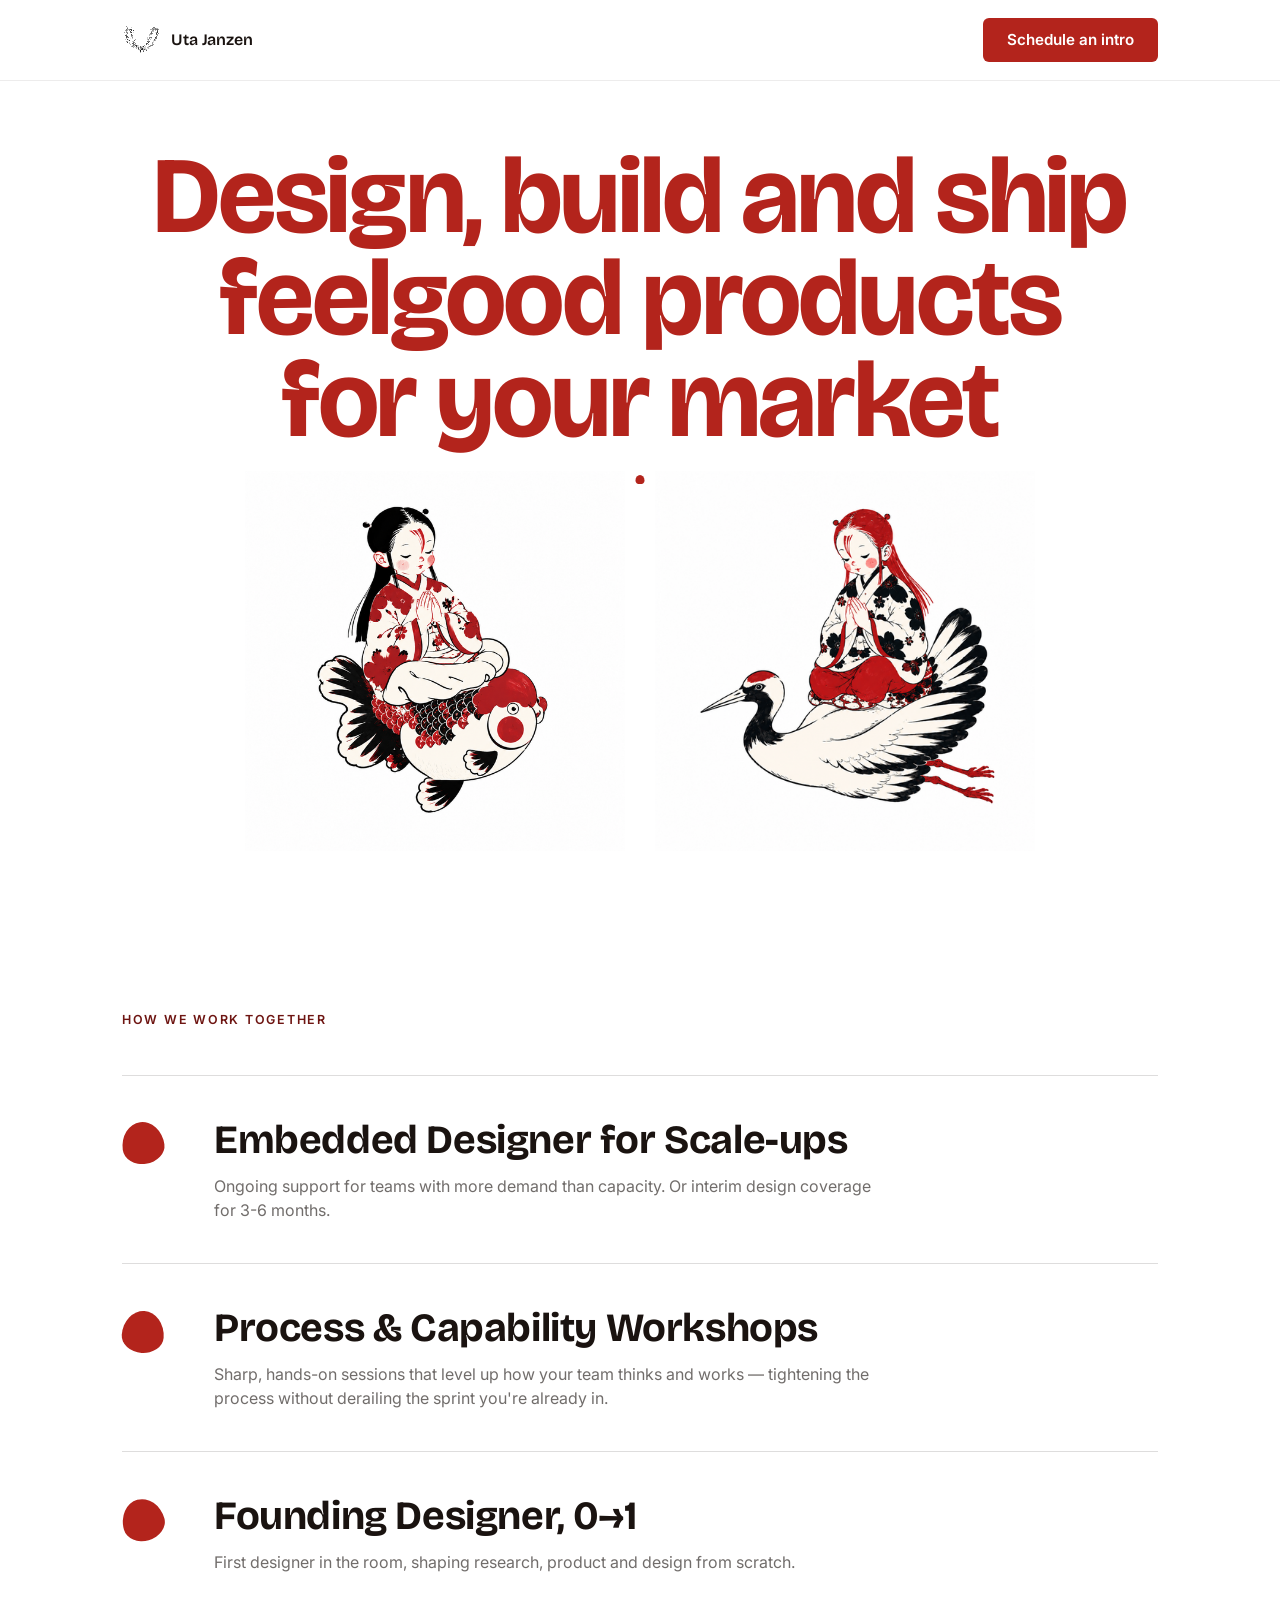
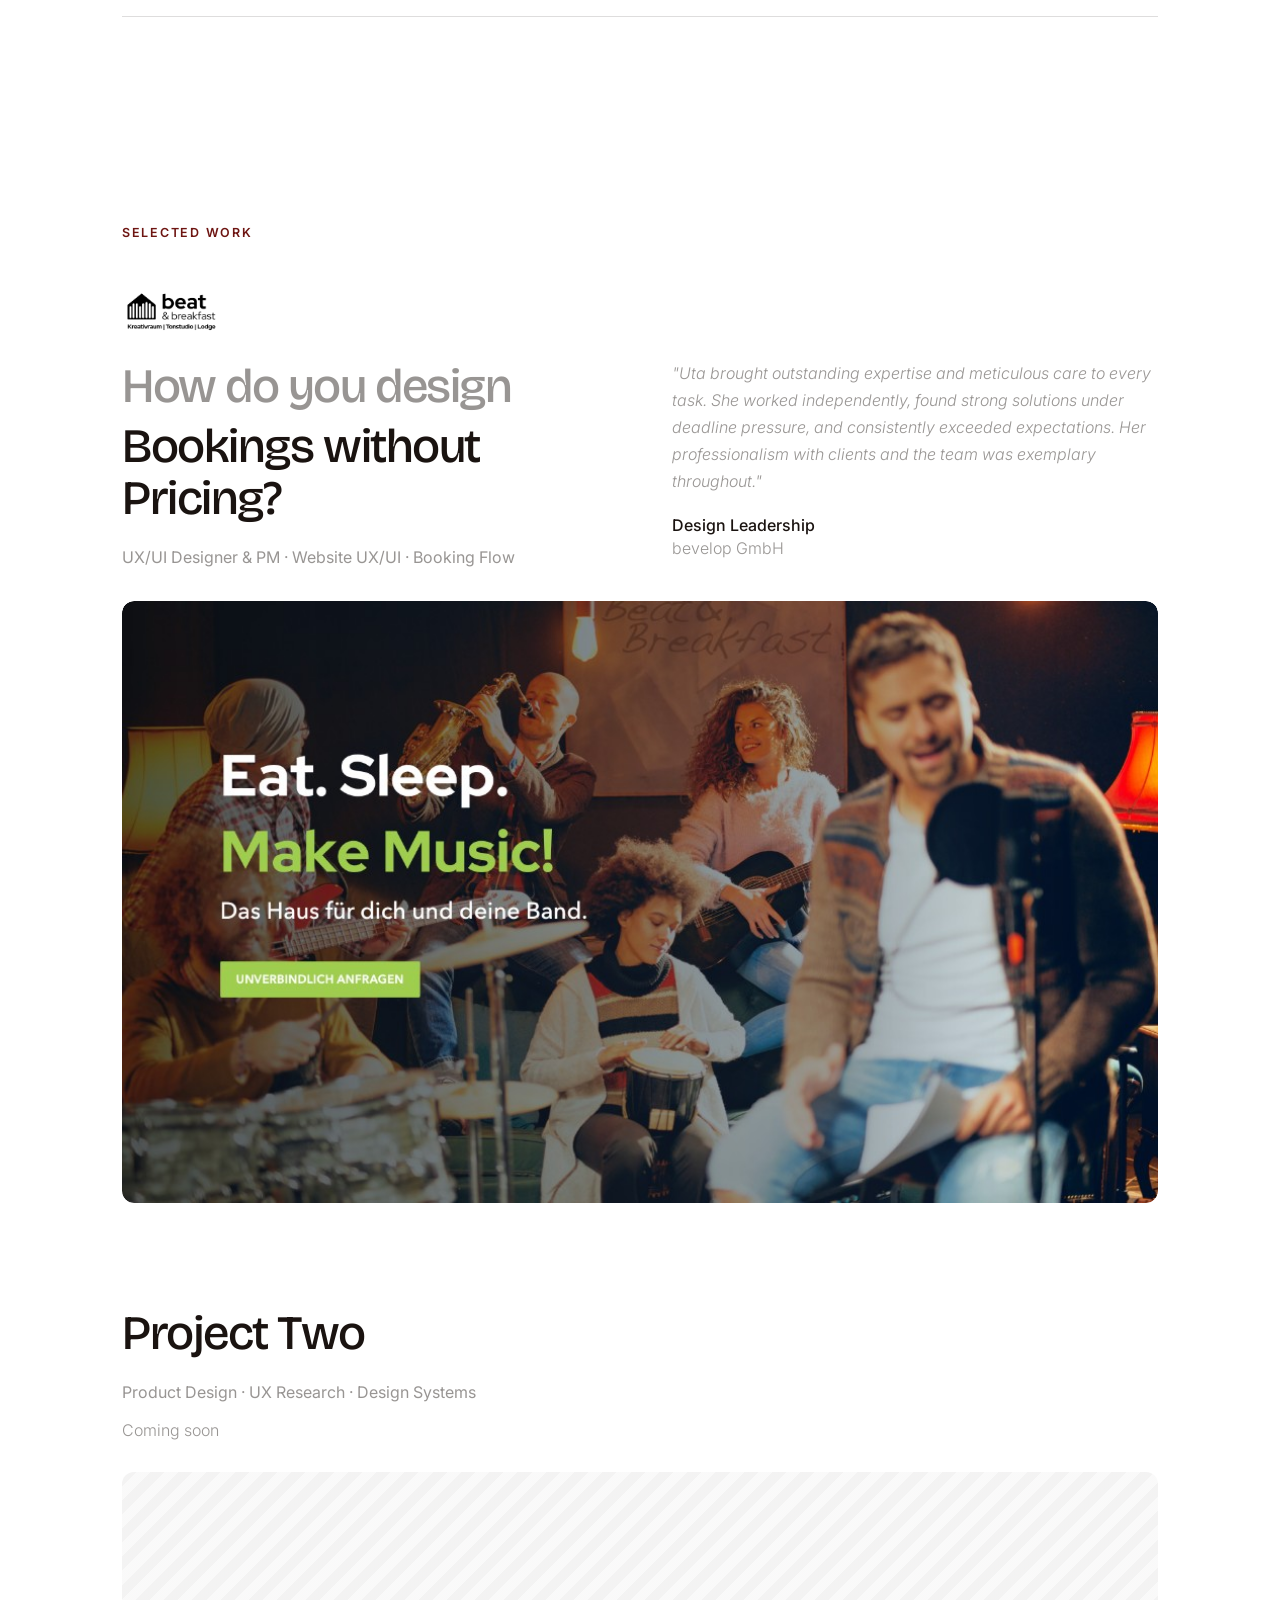
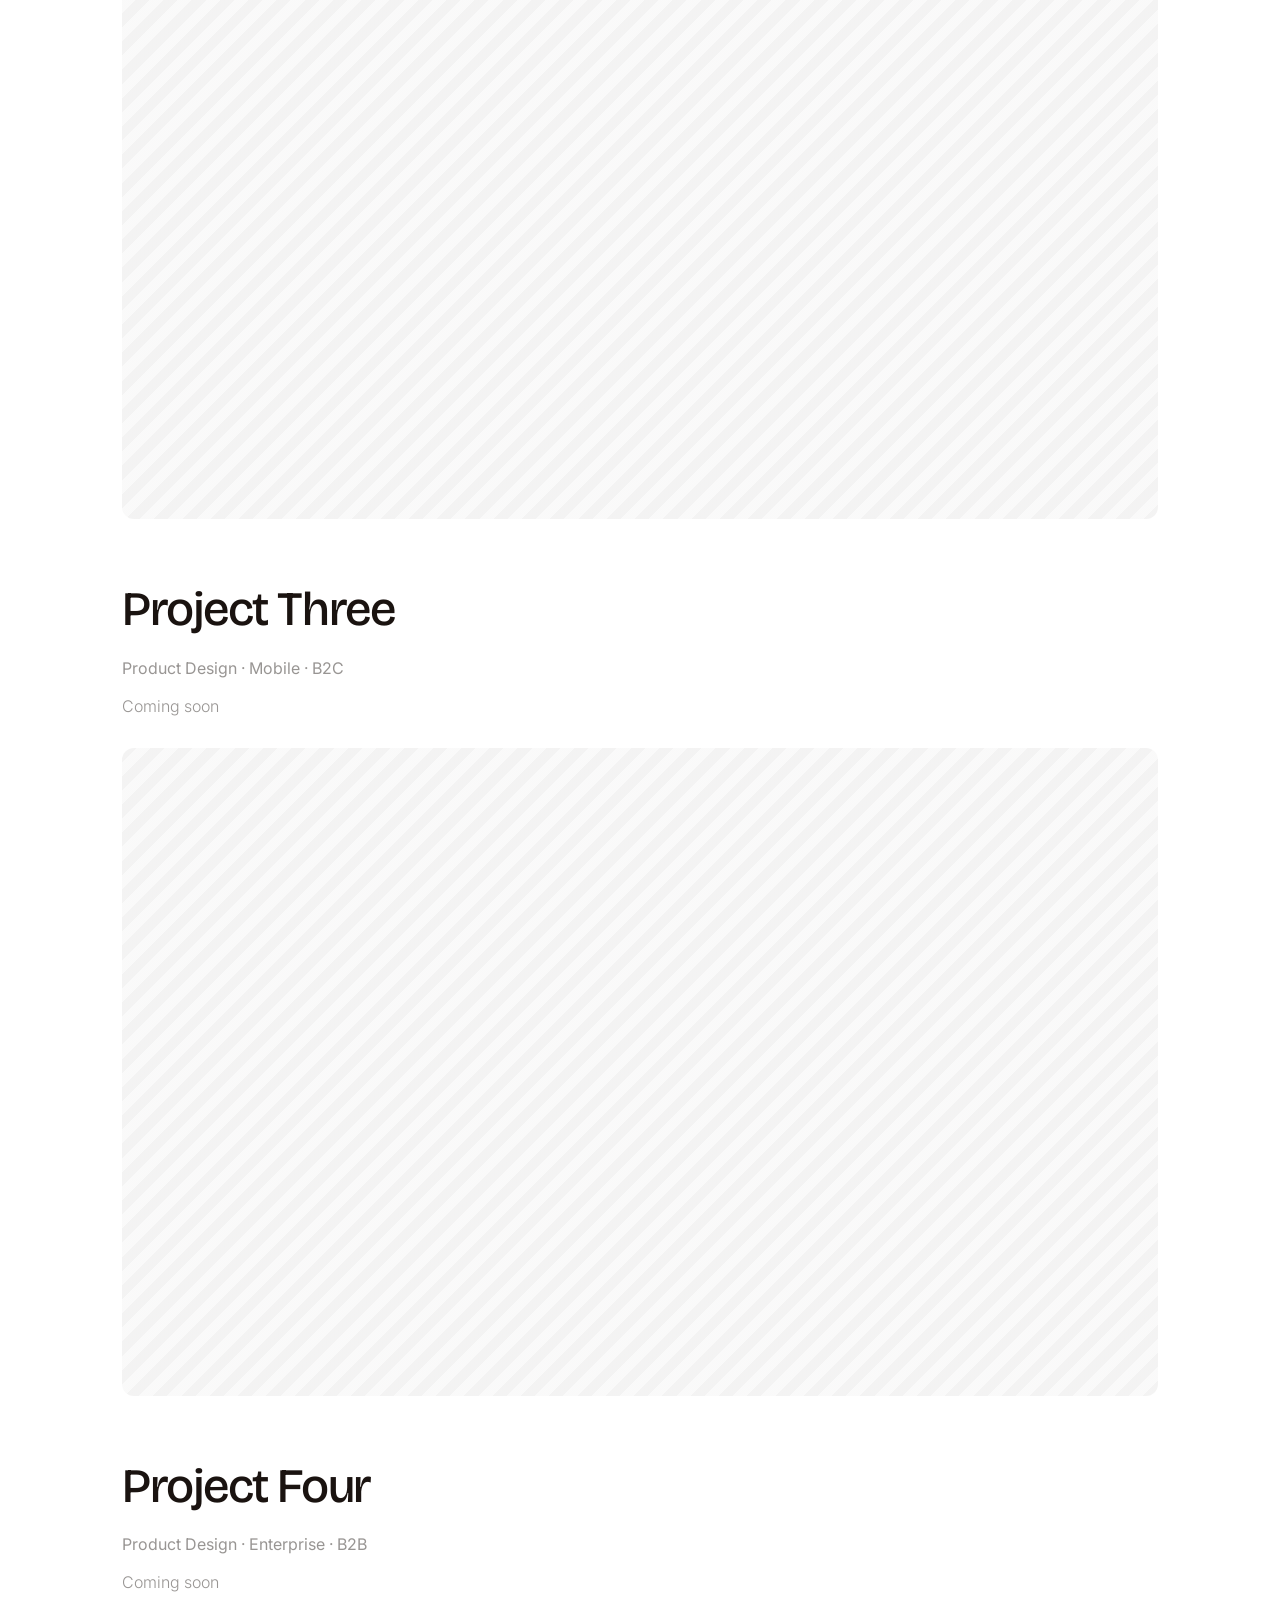
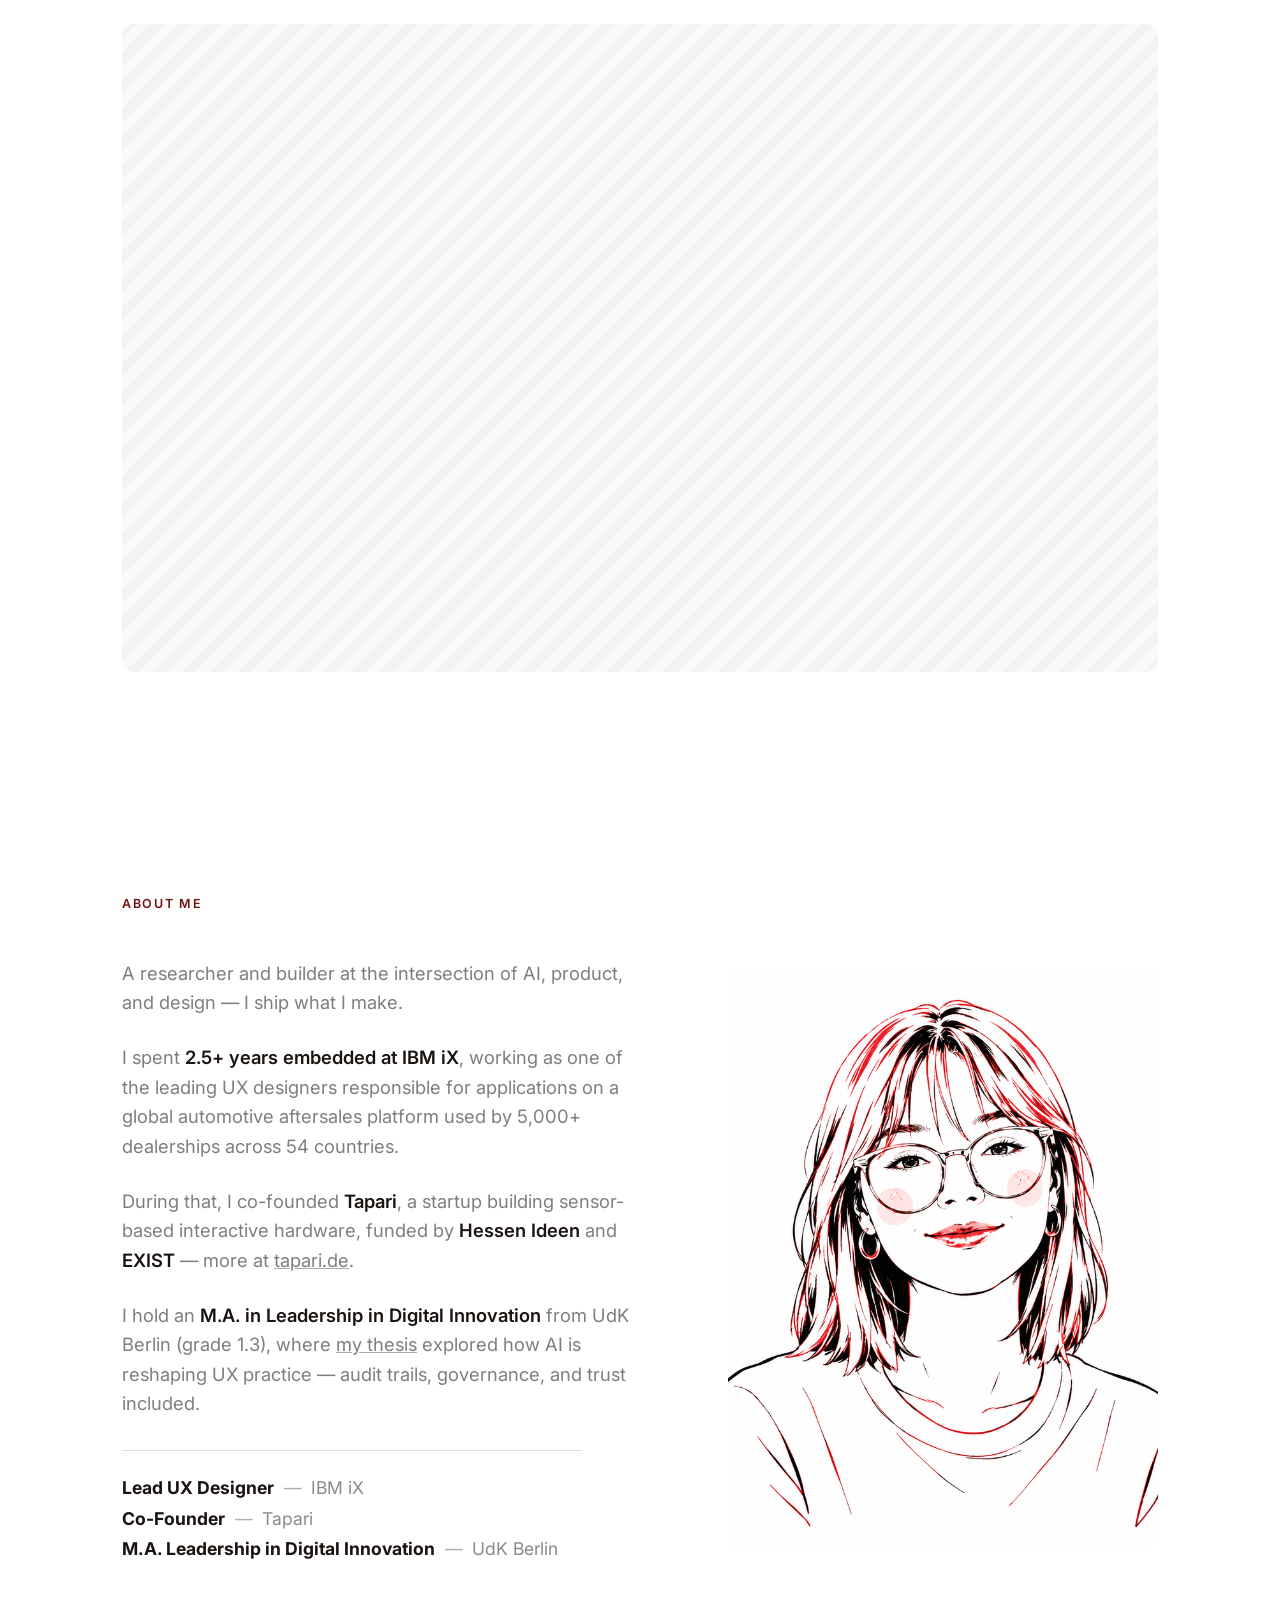
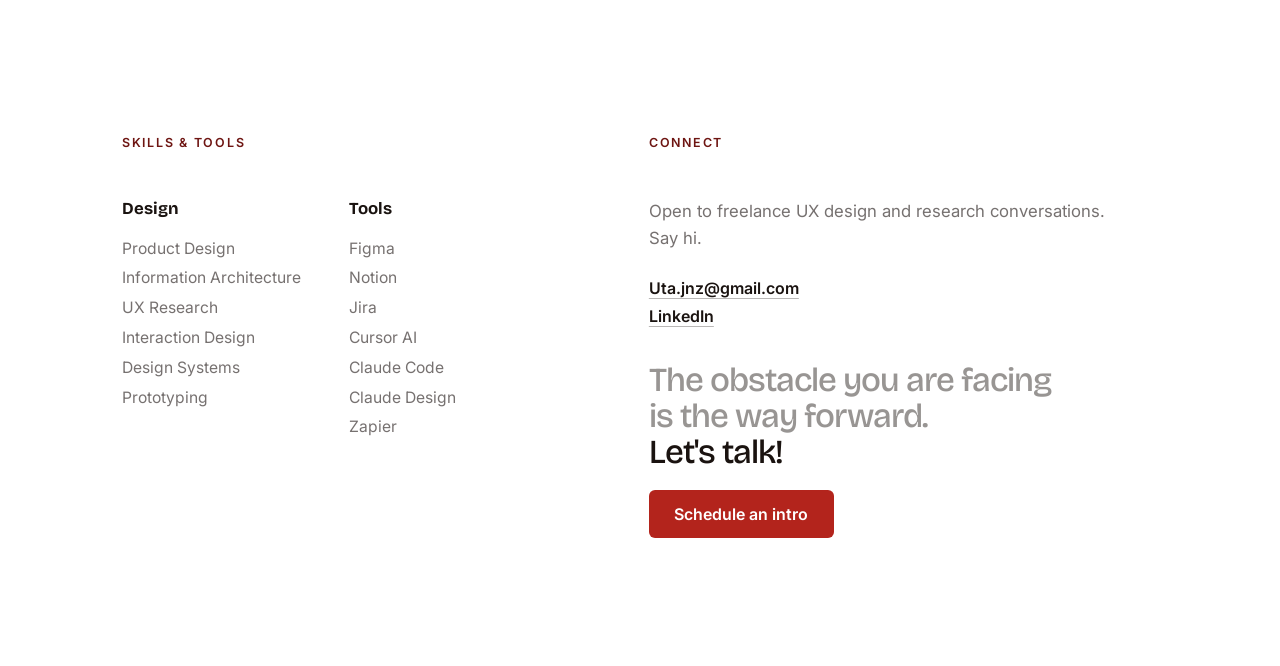
==== index.html @ 2deee912 "Polish homepage and Beat and Breakfast case study. Redesign projects section, refine case study spac" ====
<!DOCTYPE html>
<html lang="en">
<head>
<meta charset="UTF-8">
<meta name="viewport" content="width=device-width, initial-scale=1.0">
<title>Uta — Product Designer</title>
<link rel="preconnect" href="https://fonts.googleapis.com">
<link rel="preconnect" href="https://fonts.gstatic.com" crossorigin>
<link href="https://fonts.googleapis.com/css2?family=Bricolage+Grotesque:opsz,wght@12..96,400..800&family=Inter:wght@300;400;500&display=swap" rel="stylesheet">
<link rel="stylesheet" href="assets/css/styles.css?v=11">
</head>
<body>

<nav>
  <div class="site-container nav-inner">
  <a href="#" class="brand"><svg class="brand-logo" viewBox="0 0 276 206" fill="none" xmlns="http://www.w3.org/2000/svg" aria-hidden="true">
<g filter="url(#filter0_g_2_8)">
<path d="M157.328 150.831C157.328 150.831 113.328 167.5 68.3278 139.5C23.3277 111.5 27.0765 27 27.0765 27C43.0765 27 47.0765 27 64.5765 27C72.3278 139 88.216 134.747 125.328 178.5C125.328 178.5 163.325 181.635 206.076 139.5C219.219 126.546 228.322 110.925 234.626 95.5C248.828 60.7509 248.828 27 248.828 27H209.828C209.828 27 207.336 95.3306 157.328 150.831ZM125.328 178.5C137.974 169.969 148.526 160.599 157.328 150.831" stroke="black" stroke-width="6"/>
</g>
<defs>
<filter id="filter0_g_2_8" x="0" y="0" width="275.828" height="205.553" filterUnits="userSpaceOnUse" color-interpolation-filters="sRGB">
<feFlood flood-opacity="0" result="BackgroundImageFix"/>
<feBlend mode="normal" in="SourceGraphic" in2="BackgroundImageFix" result="shape"/>
<feTurbulence type="fractalNoise" baseFrequency="0.2222222238779068 0.2222222238779068" numOctaves="3" seed="4551" />
<feDisplacementMap in="shape" scale="48" xChannelSelector="R" yChannelSelector="G" result="displacedImage" width="100%" height="100%" />
<feMerge result="effect1_texture_2_8">
<feMergeNode in="displacedImage"/>
</feMerge>
</filter>
</defs>
</svg><span class="name">Uta Janzen</span></a>
  <a class="btn-primary nav-cta booking-link" href="mailto:Uta.jnz@gmail.com?subject=Schedule%20an%20intro">Schedule an intro</a>
  </div>
</nav>

<section class="hero">
  <h1 class="hero-headline">Design, build and ship<br>feelgood products<br>for your market</h1>

  <div class="drip-wrap">
    <div class="drip-dot" id="dripDot"></div>
  </div>

  <div class="illustration-row">
    <img class="illu illu-left" id="illuLeft" src="assets/images/illu-left.png" alt="">
    <img class="illu illu-right" id="illuRight" src="assets/images/illu-right.png" alt="">
  </div>
</section>

<section class="next-section" id="work">
  <div class="site-container offers">
    <span class="offers-eyebrow">How We Work Together</span>

    <div class="offer-row">
      <span class="offer-mark"></span>
      <div class="offer-text">
        <h3>Embedded Designer for Scale-ups</h3>
        <p>Ongoing support for teams with more demand than capacity. Or interim design coverage for 3-6 months.</p>
      </div>
    </div>

    <div class="offer-row">
      <span class="offer-mark"></span>
      <div class="offer-text">
        <h3>Process &amp; Capability Workshops</h3>
        <p>Sharp, hands-on sessions that level up how your team thinks and works — tightening the process without derailing the sprint you're already in.</p>
      </div>
    </div>

    <div class="offer-row">
      <span class="offer-mark"></span>
      <div class="offer-text">
        <h3>Founding Designer, 0&rarr;1</h3>
        <p>First designer in the room, shaping research, product and design from scratch.</p>
      </div>
    </div>
  </div>
</section>

<section class="work-section" id="projects">
  <div class="work-inner site-container">
    <span class="work-section-eyebrow">Selected Work</span>

    <div class="work-projects">

    <article class="work-project">
      <div class="work-project-header">
        <div class="work-project-header-grid">
          <img class="work-project-logo" src="assets/images/projects/beat-and-breakfast/logo-horizontal.png" alt="Beat and Breakfast">
          <div class="work-project-main">
            <h3 class="work-project-title">
              <a href="projects/beat-and-breakfast.html">
                <span class="work-project-title-muted">How do you design</span>
                Bookings without Pricing?
              </a>
            </h3>
            <p class="work-project-meta">UX/UI Designer &amp; PM · Website UX/UI · Booking Flow</p>
          </div>
          <aside class="work-project-testimonial">
            <p class="work-project-quote">"Uta brought outstanding expertise and meticulous care to every task. She worked independently, found strong solutions under deadline pressure, and consistently exceeded expectations. Her professionalism with clients and the team was exemplary throughout."</p>
            <span class="work-project-quote-author">Design Leadership</span>
            <span class="work-project-quote-role">bevelop GmbH</span>
          </aside>
        </div>
      </div>
      <div class="work-project-media">
        <a href="projects/beat-and-breakfast.html">
          <img src="assets/images/projects/beat-and-breakfast/hero-homepage.png?v=6" alt="Beat and Breakfast homepage">
        </a>
      </div>
    </article>

    <article class="work-project work-project--soon">
      <div class="work-project-header">
        <div class="work-project-header-grid">
          <div class="work-project-main">
            <h3 class="work-project-title">Project Two</h3>
            <p class="work-project-meta">Product Design · UX Research · Design Systems</p>
            <span class="work-project-status">Coming soon</span>
          </div>
        </div>
      </div>
      <div class="work-project-media work-project-media--placeholder" aria-hidden="true"></div>
    </article>

    <article class="work-project work-project--soon">
      <div class="work-project-header">
        <div class="work-project-header-grid">
          <div class="work-project-main">
            <h3 class="work-project-title">Project Three</h3>
            <p class="work-project-meta">Product Design · Mobile · B2C</p>
            <span class="work-project-status">Coming soon</span>
          </div>
        </div>
      </div>
      <div class="work-project-media work-project-media--placeholder" aria-hidden="true"></div>
    </article>

    <article class="work-project work-project--soon">
      <div class="work-project-header">
        <div class="work-project-header-grid">
          <div class="work-project-main">
            <h3 class="work-project-title">Project Four</h3>
            <p class="work-project-meta">Product Design · Enterprise · B2B</p>
            <span class="work-project-status">Coming soon</span>
          </div>
        </div>
      </div>
      <div class="work-project-media work-project-media--placeholder" aria-hidden="true"></div>
    </article>

    </div>
  </div>
</section>

<section class="about-section" id="about">
  <div class="site-container about-container">
    <span class="about-eyebrow">About Me</span>
    <div class="about-grid">
    <div class="about-text">
      <p>A researcher and builder at the intersection of AI, product, and design — I ship what I make.</p>
      <p>I spent <strong>2.5+ years embedded at IBM iX</strong>, working as one of the leading UX designers responsible for applications on a global automotive aftersales platform used by 5,000+ dealerships across 54 countries.</p>
      <p>During that, I co-founded <strong>Tapari</strong>, a startup building sensor-based interactive hardware, funded by <strong>Hessen Ideen</strong> and <strong>EXIST</strong> — more at <a href="https://tapari.de" target="_blank" rel="noopener">tapari.de</a>.</p>
      <p>I hold an <strong>M.A. in Leadership in Digital Innovation</strong> from UdK Berlin (grade 1.3), where <a href="https://ux-design-in-ai-economies.netlify.app" target="_blank" rel="noopener">my thesis</a> explored how AI is reshaping UX practice — audit trails, governance, and trust included.</p>

      <hr class="about-divider">

      <div class="about-roles">
        <div class="role-row"><span class="role-title">Lead UX Designer</span><span class="role-dash">&mdash;</span><span class="role-company">IBM iX</span></div>
        <div class="role-row"><span class="role-title">Co-Founder</span><span class="role-dash">&mdash;</span><span class="role-company">Tapari</span></div>
        <div class="role-row"><span class="role-title">M.A. Leadership in Digital Innovation</span><span class="role-dash">&mdash;</span><span class="role-company">UdK Berlin</span></div>
      </div>

    </div>

    <div class="about-portrait">
      <img class="portrait-img" src="assets/images/portrait.png" alt="Portrait of Uta Janzen">
    </div>
    </div>
  </div>
</section>

<section class="connect-section" id="connect">
  <div class="site-container connect-grid">
    <div>
      <span class="connect-eyebrow">Skills &amp; Tools</span>
      <div class="skills-columns">
        <div class="skills-col">
          <h4>Design</h4>
          <ul>
            <li>Product Design</li>
            <li>Information Architecture</li>
            <li>UX Research</li>
            <li>Interaction Design</li>
            <li>Design Systems</li>
            <li>Prototyping</li>
          </ul>
        </div>
        <div class="skills-col">
          <h4>Tools</h4>
          <ul>
            <li>Figma</li>
            <li>Notion</li>
            <li>Jira</li>
            <li>Cursor AI</li>
            <li>Claude Code</li>
            <li>Claude Design</li>
            <li>Zapier</li>
          </ul>
        </div>
      </div>
    </div>

    <div class="connect-inner">
      <span class="connect-eyebrow">Connect</span>
      <p>Open to freelance UX design and research conversations. Say hi.</p>
      <div class="connect-links">
        <a href="mailto:Uta.jnz@gmail.com">Uta.jnz@gmail.com</a>
        <a href="https://www.linkedin.com/in/utajanzen/" target="_blank" rel="noopener">LinkedIn</a>
      </div>
      <div class="connect-cta" id="contact">
        <h2 class="connect-cta-title">
          <span class="connect-cta-muted">The obstacle you are facing<br>is the way forward.</span><br>
          Let's talk!
        </h2>
        <div class="connect-cta-actions">
          <a class="btn-primary booking-link" href="mailto:Uta.jnz@gmail.com?subject=Schedule%20an%20intro">Schedule an intro</a>
        </div>
      </div>
    </div>
  </div>
</section>

<script src="assets/js/site-config.js"></script>
<script src="assets/js/booking-links.js"></script>
<script src="assets/js/main.js"></script>
</body>
</html>
---- assets/css/styles.css ----
:root {
    --bg: #fff;
    --ink: #1A1310;
    --red: #B3241C;
    --red-deep: #6E1512;
    --red-soft: #E7B7AC;
    --content-max: 1100px;
    --content-pad: 2rem;
  }
  * { box-sizing: border-box; margin: 0; padding: 0; }
  html { scroll-behavior: smooth; background: #fff; }
  body {
    background: #fff;
    color: var(--ink);
    font-family: 'Inter', sans-serif;
    overflow-x: hidden;
  }

  .site-container {
    width: 100%;
    max-width: var(--content-max);
    margin: 0 auto;
    padding-left: var(--content-pad);
    padding-right: var(--content-pad);
  }

  nav {
    position: fixed;
    top: 0;
    left: 0;
    right: 0;
    z-index: 10;
    color: var(--ink);
    background: rgba(255, 255, 255, 0.88);
    backdrop-filter: blur(14px);
    -webkit-backdrop-filter: blur(14px);
    border-bottom: 1px solid rgba(26, 19, 16, 0.08);
    padding: 1.1rem 0;
  }
  .nav-inner {
    display: flex;
    justify-content: space-between;
    align-items: center;
  }
  nav .brand {
    display: flex;
    align-items: center;
    gap: 0.6rem;
    text-decoration: none;
    color: inherit;
  }
  nav .brand-logo {
    height: 1.85em;
    width: auto;
    display: block;
    image-rendering: -webkit-optimize-contrast;
    image-rendering: auto;
  }
  nav .name {
    font-family: 'Bricolage Grotesque', sans-serif;
    font-weight: 600;
    font-size: 1rem;
    letter-spacing: -0.01em;
  }

  .btn-primary {
    display: inline-flex;
    align-items: center;
    justify-content: center;
    background: var(--red);
    color: #fff;
    font-weight: 600;
    font-size: 1rem;
    padding: 0.85rem 1.6rem;
    border-radius: 6px;
    text-decoration: none;
    transition: background 0.2s ease;
    white-space: nowrap;
  }
  .btn-primary:hover {
    background: var(--red-deep);
  }
  .nav-cta {
    font-size: 0.95rem;
    padding: 0.8rem 1.5rem;
  }

  @media (max-width: 520px) {
    .nav-cta {
      font-size: 0.85rem;
      padding: 0.7rem 1.1rem;
    }
  }

  .hero {
    min-height: 100svh;
    display: flex;
    flex-direction: column;
    align-items: center;
    justify-content: center;
    text-align: center;
    padding: 8rem 1.5rem 2rem;
    position: relative;
  }

  .hero-headline {
    font-family: 'Bricolage Grotesque', sans-serif;
    font-weight: 700;
    font-size: clamp(2rem, 8.5vw, 6.8rem);
    line-height: 0.94;
    letter-spacing: -0.02em;
    color: var(--red);
    white-space: nowrap;
    width: 100%;
    text-align: center;
    margin: 0 auto;
  }

  .drip-wrap {
    position: relative;
    height: 20px;
    width: 20px;
    margin-top: 1.5rem;
    overflow: visible;
  }
  .drip-dot {
    position: absolute;
    top: 0;
    left: 50%;
    width: 9px;
    height: 9px;
    background: var(--red);
    border-radius: 50% 50% 50% 50% / 60% 60% 40% 40%;
    transform: translateX(-50%);
  }

  .illustration-row {
    display: flex;
    justify-content: center;
    align-items: flex-end;
    gap: 30px;
    margin-top: -1.5rem;
    width: 100%;
    max-width: var(--content-max);
  }

  .illu {
    width: 380px;
    max-width: 42vw;
    height: auto;
    will-change: transform, opacity;
    transition: transform 0.05s linear;
  }

  .next-section {
    background: var(--bg);
  }

  .offers {
    padding-top: 7rem;
    padding-bottom: 8rem;
  }

  .offers-eyebrow,
  .work-section-eyebrow,
  .about-eyebrow,
  .connect-eyebrow {
    display: block;
    font-size: 0.78rem;
    letter-spacing: 0.14em;
    text-transform: uppercase;
    color: var(--red-deep);
    font-weight: 600;
    margin-bottom: 3rem;
  }

  .offer-row {
    display: grid;
    grid-template-columns: 64px 1fr;
    gap: 1.75rem;
    align-items: start;
    padding: 2.6rem 0;
    border-top: 1px solid rgba(26, 19, 16, 0.14);
  }
  .offer-row:last-child {
    border-bottom: 1px solid rgba(26, 19, 16, 0.14);
  }

  .offer-mark {
    width: 42px;
    height: 42px;
    margin-top: 0.3rem;
    background: var(--red);
    border-radius: 50% 50% 50% 50% / 60% 60% 40% 40%;
    transform: rotate(-8deg);
    flex-shrink: 0;
  }
  .offer-row:nth-child(3) .offer-mark { transform: rotate(4deg); }
  .offer-row:nth-child(4) .offer-mark { transform: rotate(-16deg); }

  .offer-text h3 {
    font-family: 'Bricolage Grotesque', sans-serif;
    font-weight: 700;
    font-size: clamp(1.5rem, 3.2vw, 2.5rem);
    letter-spacing: -0.01em;
    line-height: 1.12;
    margin-bottom: 0.7rem;
  }
  .offer-text p {
    font-size: 1rem;
    line-height: 1.5;
    color: rgba(26, 19, 16, 0.62);
    max-width: 68ch;
  }

  @media (max-width: 620px) {
    .offer-row {
      grid-template-columns: 1fr;
      gap: 1rem;
    }
  }

  .work-section {
    background: #fff;
    padding: 4rem 0 6rem;
  }

  .work-inner {
    display: flex;
    flex-direction: column;
  }

  .work-projects {
    display: flex;
    flex-direction: column;
    gap: 4rem;
  }

  .work-project-header {
    padding: 0 0 1.5rem;
  }

  .work-project:first-child .work-project-header {
    padding-top: 0;
  }

  .work-project-header-grid:has(.work-project-testimonial) {
    display: grid;
    grid-template-columns: 1fr;
    grid-template-areas:
      "logo"
      "main"
      "testimonial";
  }

  .work-project-header-grid:has(.work-project-testimonial) .work-project-logo {
    grid-area: logo;
  }

  .work-project-header-grid:has(.work-project-testimonial) .work-project-main {
    grid-area: main;
  }

  .work-project-header-grid:has(.work-project-testimonial) .work-project-testimonial {
    grid-area: testimonial;
    margin-top: 1.5rem;
    padding-top: 1.5rem;
    border-top: 1px solid rgba(26, 19, 16, 0.12);
  }

  .work-project-header-grid:not(:has(.work-project-testimonial)) {
    display: flex;
    flex-direction: column;
  }

  .work-project-logo {
    display: block;
    height: 2rem;
    width: auto;
    max-width: 18rem;
    margin-bottom: 1.25rem;
    filter: brightness(0);
  }

  .work-project-title {
    font-family: 'Bricolage Grotesque', sans-serif;
    font-size: 2rem;
    font-weight: 500;
    letter-spacing: -0.04em;
    line-height: 1.15;
    color: var(--ink);
    margin-bottom: 1rem;
  }

  .work-project-title-muted {
    display: block;
    font-weight: 500;
    color: rgba(26, 19, 16, 0.45);
    margin-bottom: 0.15em;
  }

  .work-project-title a {
    color: inherit;
    text-decoration: none;
    transition: color 0.2s ease;
  }

  .work-project-title a:hover {
    color: var(--red);
  }

  .work-project-title a:hover .work-project-title-muted {
    color: rgba(179, 36, 28, 0.55);
  }

  .work-project-meta {
    font-family: 'Inter', sans-serif;
    font-size: 1rem;
    font-weight: 400;
    line-height: 1.5;
    color: rgba(26, 19, 16, 0.45);
    max-width: 36rem;
  }

  .work-project-status {
    display: block;
    margin-top: 0.75rem;
    font-size: 1rem;
    font-weight: 300;
    color: rgba(26, 19, 16, 0.45);
  }

  .work-project-quote {
    font-size: 1rem;
    font-weight: 300;
    font-style: italic;
    line-height: 1.7;
    color: rgba(26, 19, 16, 0.45);
    margin: 0;
  }

  .work-project-quote-author {
    display: block;
    margin-top: 1rem;
    font-size: 1rem;
    font-weight: 500;
    font-style: normal;
    color: var(--ink);
  }

  @media (min-width: 1024px) {
    .work-project-quote-author {
      margin-top: 1.25rem;
    }
  }

  .work-project-quote-role {
    display: block;
    margin-top: 0.15rem;
    font-size: 1rem;
    font-weight: 300;
    font-style: normal;
    color: rgba(26, 19, 16, 0.45);
  }

  .work-project-media {
    overflow: hidden;
    border-radius: 12px;
    padding-bottom: 2.5rem;
  }

  .work-project-media a {
    display: block;
    text-decoration: none;
    border-radius: 12px;
    overflow: hidden;
  }

  .work-project-media img {
    display: block;
    width: 100%;
    height: auto;
    object-fit: contain;
    border-radius: 12px;
  }

  .work-project-media--placeholder {
    aspect-ratio: 16 / 10;
    background: repeating-linear-gradient(
      135deg,
      rgba(26, 19, 16, 0.05),
      rgba(26, 19, 16, 0.05) 10px,
      rgba(26, 19, 16, 0.025) 10px,
      rgba(26, 19, 16, 0.025) 20px
    );
    border-radius: 12px;
  }

  @media (min-width: 1024px) {
    .work-section {
      padding: 5rem 0 7rem;
    }

    .work-projects {
      gap: 4rem;
    }

    .work-project-header {
      padding-bottom: 2rem;
    }

    .work-project:first-child .work-project-header {
      padding-top: 0;
    }

    .work-project-header-grid:has(.work-project-testimonial) {
      grid-template-columns: 1fr 1fr;
      grid-template-areas:
        "logo ."
        "main testimonial";
      column-gap: 4rem;
      row-gap: 0;
      align-items: start;
    }

    .work-project-header-grid:not(:has(.work-project-testimonial)) {
      display: flex;
      flex-direction: column;
    }

    .work-project-header-grid:has(.work-project-testimonial) .work-project-testimonial {
      margin-top: 0;
      padding-top: 0;
      border-top: none;
    }

    .work-project-logo {
      height: 3rem;
      max-width: 22rem;
      margin-bottom: 1.5rem;
    }

    .work-project-title {
      font-size: 3rem;
      letter-spacing: -0.03em;
      line-height: 1.1;
      margin-bottom: 1.25rem;
    }

    .work-project-status {
      margin-top: 1rem;
    }

    .work-project-media {
      padding-bottom: 2.5rem;
    }
  }

  .about-section {
    background: var(--bg);
    padding: 7rem 0 8rem;
  }
  .about-grid {
    display: grid;
    grid-template-columns: 1.1fr 0.9fr;
    gap: 5rem;
    align-items: center;
  }
  .about-text p {
    font-size: 1.15rem;
    line-height: 1.6;
    color: rgba(26, 19, 16, 0.55);
    margin-bottom: 1.6rem;
    max-width: 46ch;
  }
  .about-text p strong {
    color: var(--ink);
    font-weight: 600;
  }
  .about-text a {
    color: rgba(26, 19, 16, 0.55);
    text-decoration-color: rgba(26, 19, 16, 0.35);
    transition: color 0.2s ease, text-decoration-color 0.2s ease;
  }
  .about-text a:hover {
    color: var(--red);
    text-decoration-color: var(--red);
  }
  .about-divider {
    border: none;
    border-top: 1px solid rgba(26, 19, 16, 0.14);
    margin: 2rem 0 1.6rem;
    max-width: 46ch;
  }
  .about-roles {
    display: flex;
    flex-direction: column;
    gap: 0.6rem;
  }
  .role-row {
    display: flex;
    flex-wrap: wrap;
    align-items: baseline;
    gap: 0.6rem;
    font-size: 1.1rem;
  }
  .role-row .role-title {
    font-weight: 700;
    color: var(--ink);
  }
  .role-row .role-dash {
    color: rgba(26, 19, 16, 0.35);
  }
  .role-row .role-company {
    color: rgba(26, 19, 16, 0.5);
  }

  .about-portrait {
    aspect-ratio: 3 / 4;
    overflow: hidden;
  }
  .about-portrait .portrait-img {
    width: 100%;
    height: 100%;
    display: block;
    object-fit: cover;
    object-position: center 18%;
  }

  @media (max-width: 860px) {
    .about-grid {
      grid-template-columns: 1fr;
      gap: 2.5rem;
    }
    .about-portrait { order: -1; max-width: 320px; margin: 0 auto; }
  }

  .connect-section {
    padding: 3rem 0 8rem;
    background: #fff;
  }
  .connect-grid {
    display: grid;
    grid-template-columns: 1fr 1.1fr;
    gap: 4rem;
    align-items: start;
  }
  .skills-columns {
    display: flex;
    gap: 3rem;
  }
  .skills-col h4 {
    font-family: 'Bricolage Grotesque', sans-serif;
    font-weight: 700;
    font-size: 1.05rem;
    margin-bottom: 0.9rem;
  }
  .skills-col ul {
    list-style: none;
  }
  .skills-col li {
    color: rgba(26, 19, 16, 0.6);
    font-size: 0.98rem;
    line-height: 1.9;
  }
  .connect-inner p {
    font-size: 1.05rem;
    line-height: 1.6;
    color: rgba(26, 19, 16, 0.6);
    max-width: 44ch;
    margin-bottom: 1.6rem;
  }
  .connect-links {
    display: flex;
    flex-direction: column;
    gap: 0.5rem;
    margin-bottom: 2rem;
  }
  .connect-links a {
    color: var(--ink);
    font-weight: 600;
    text-decoration: underline;
    text-underline-offset: 4px;
    text-decoration-color: rgba(26, 19, 16, 0.3);
    width: fit-content;
    transition: color 0.2s ease, text-decoration-color 0.2s ease;
  }
  .connect-links a:hover {
    color: var(--red);
    text-decoration-color: var(--red);
  }

  .connect-cta {
    padding-top: 0.25rem;
  }

  .connect-cta-title {
    font-family: 'Bricolage Grotesque', sans-serif;
    font-weight: 500;
    font-size: clamp(1.45rem, 3.2vw, 2.1rem);
    letter-spacing: -0.03em;
    line-height: 1.08;
    color: var(--ink);
  }

  .connect-cta-muted {
    color: rgba(26, 19, 16, 0.45);
  }

  .connect-cta-actions {
    margin-top: 1.25rem;
  }

  .footer-cta {
    padding: 6rem 0 8rem;
    background: #fff;
  }

  .footer-cta-title {
    font-family: 'Bricolage Grotesque', sans-serif;
    font-weight: 500;
    font-size: clamp(2.5rem, 8vw, 6rem);
    letter-spacing: -0.03em;
    line-height: 1.05;
    color: var(--ink);
  }

  .footer-cta-muted {
    color: rgba(26, 19, 16, 0.45);
  }

  .footer-cta-inner {
    max-width: 1100px;
    margin: 0 auto;
    padding: 0 2rem;
  }

  .footer-cta-actions {
    margin-top: 2.5rem;
  }

  @media (max-width: 860px) {
    .connect-grid {
      grid-template-columns: 1fr;
      gap: 3rem;
    }
  }

  @media (prefers-reduced-motion: reduce) {
    .illu { transition: none !important; }
  }
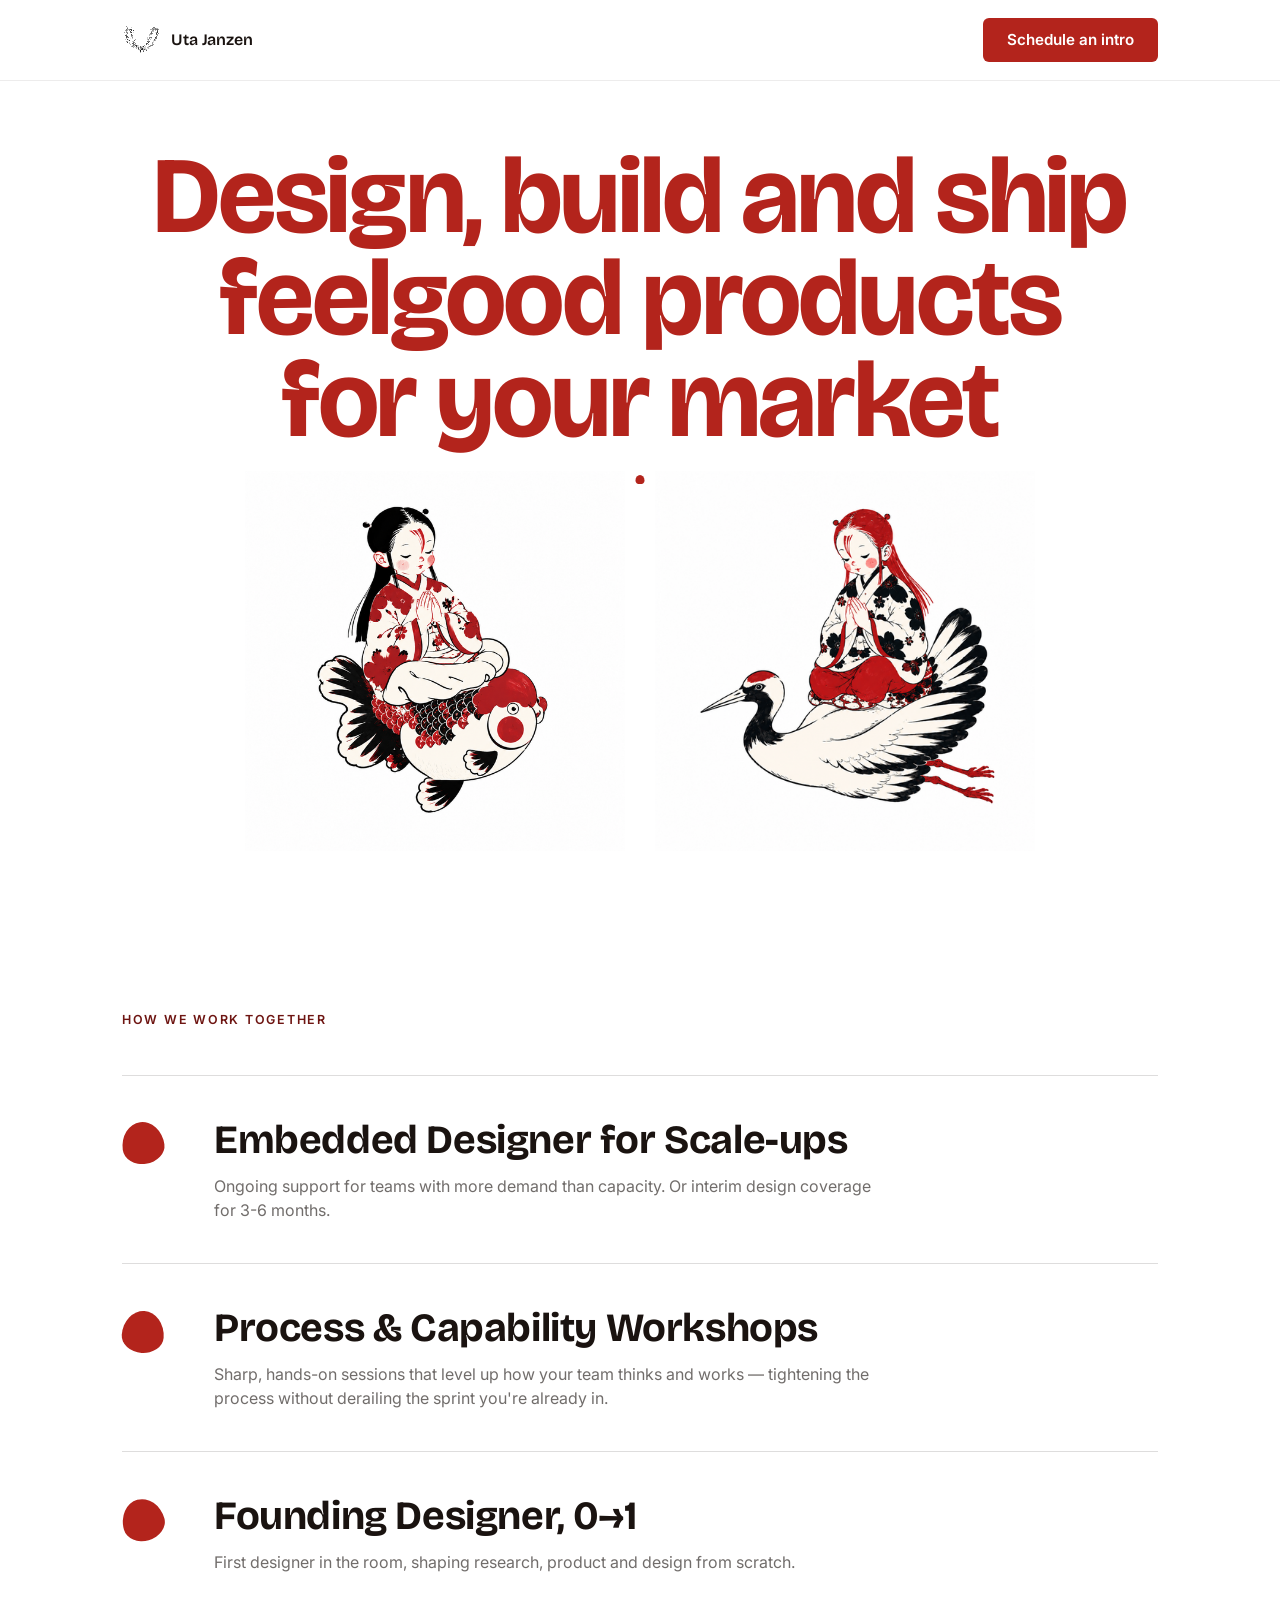
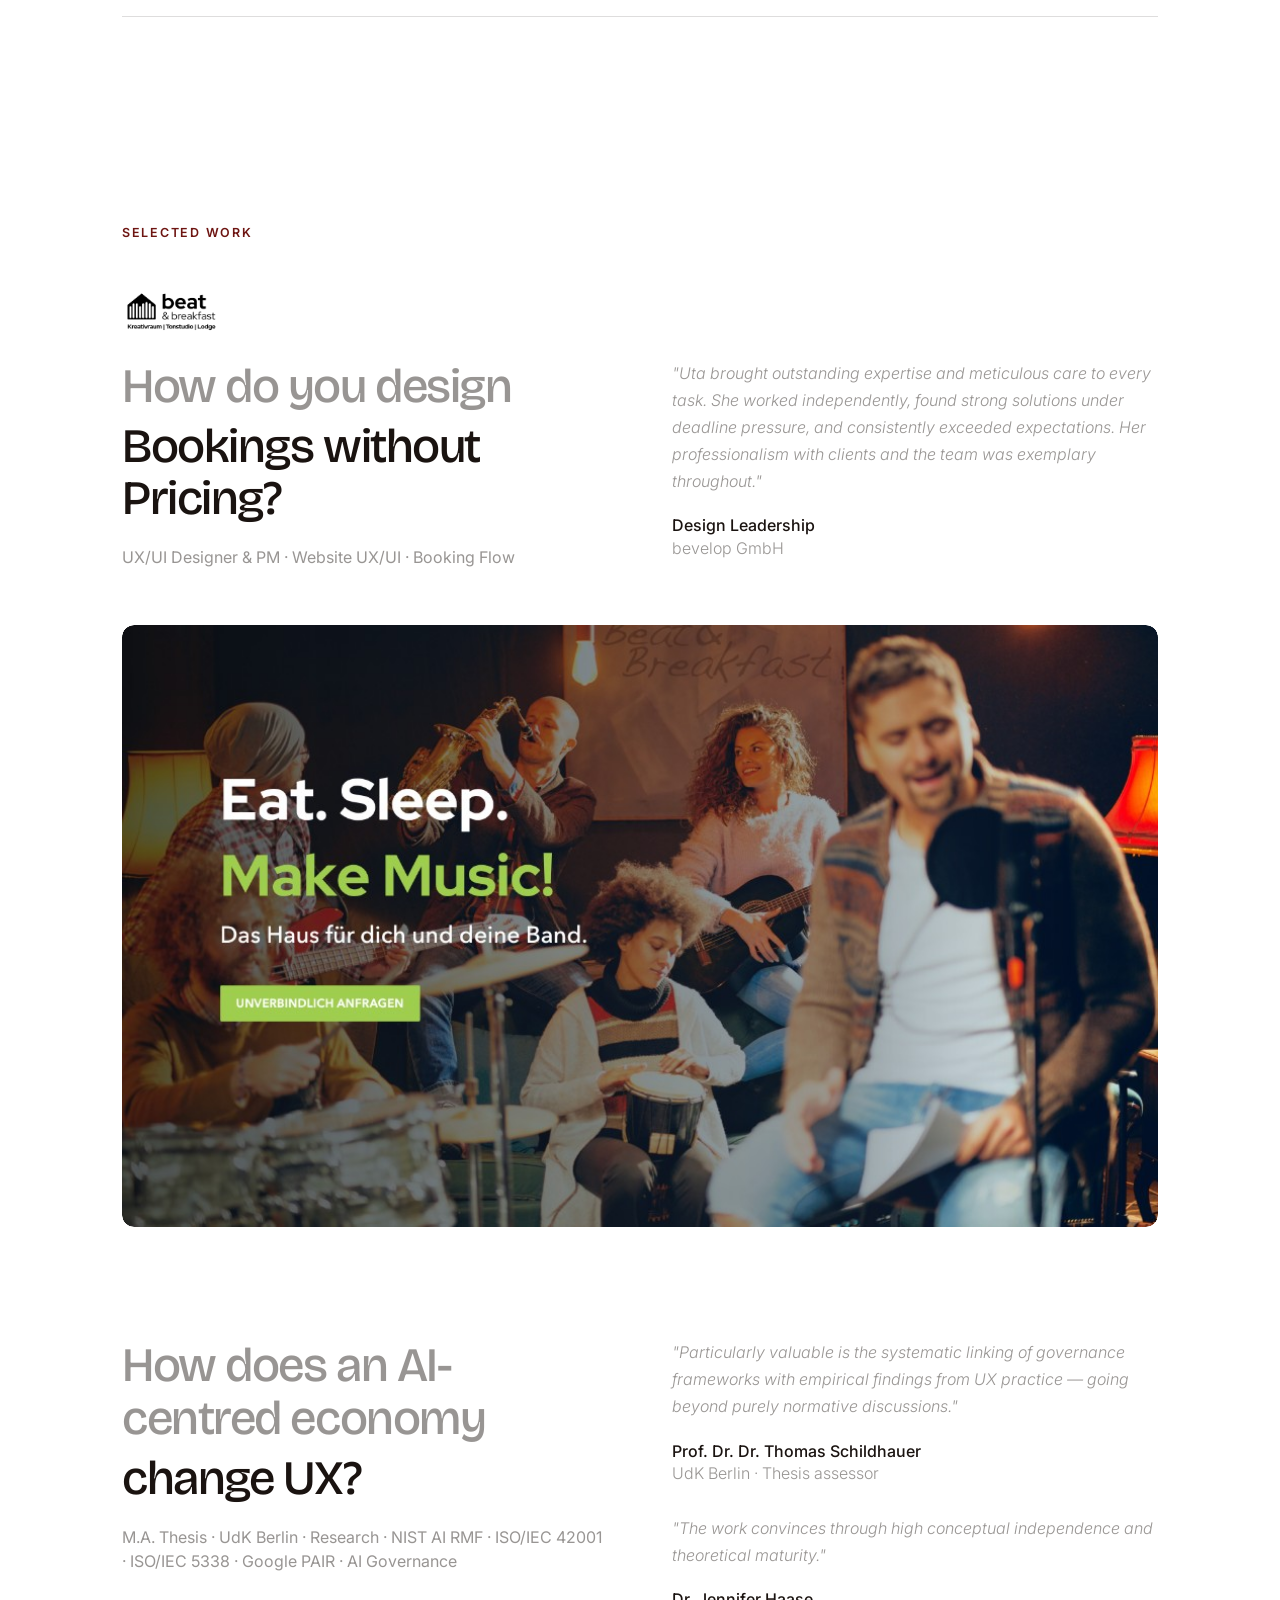
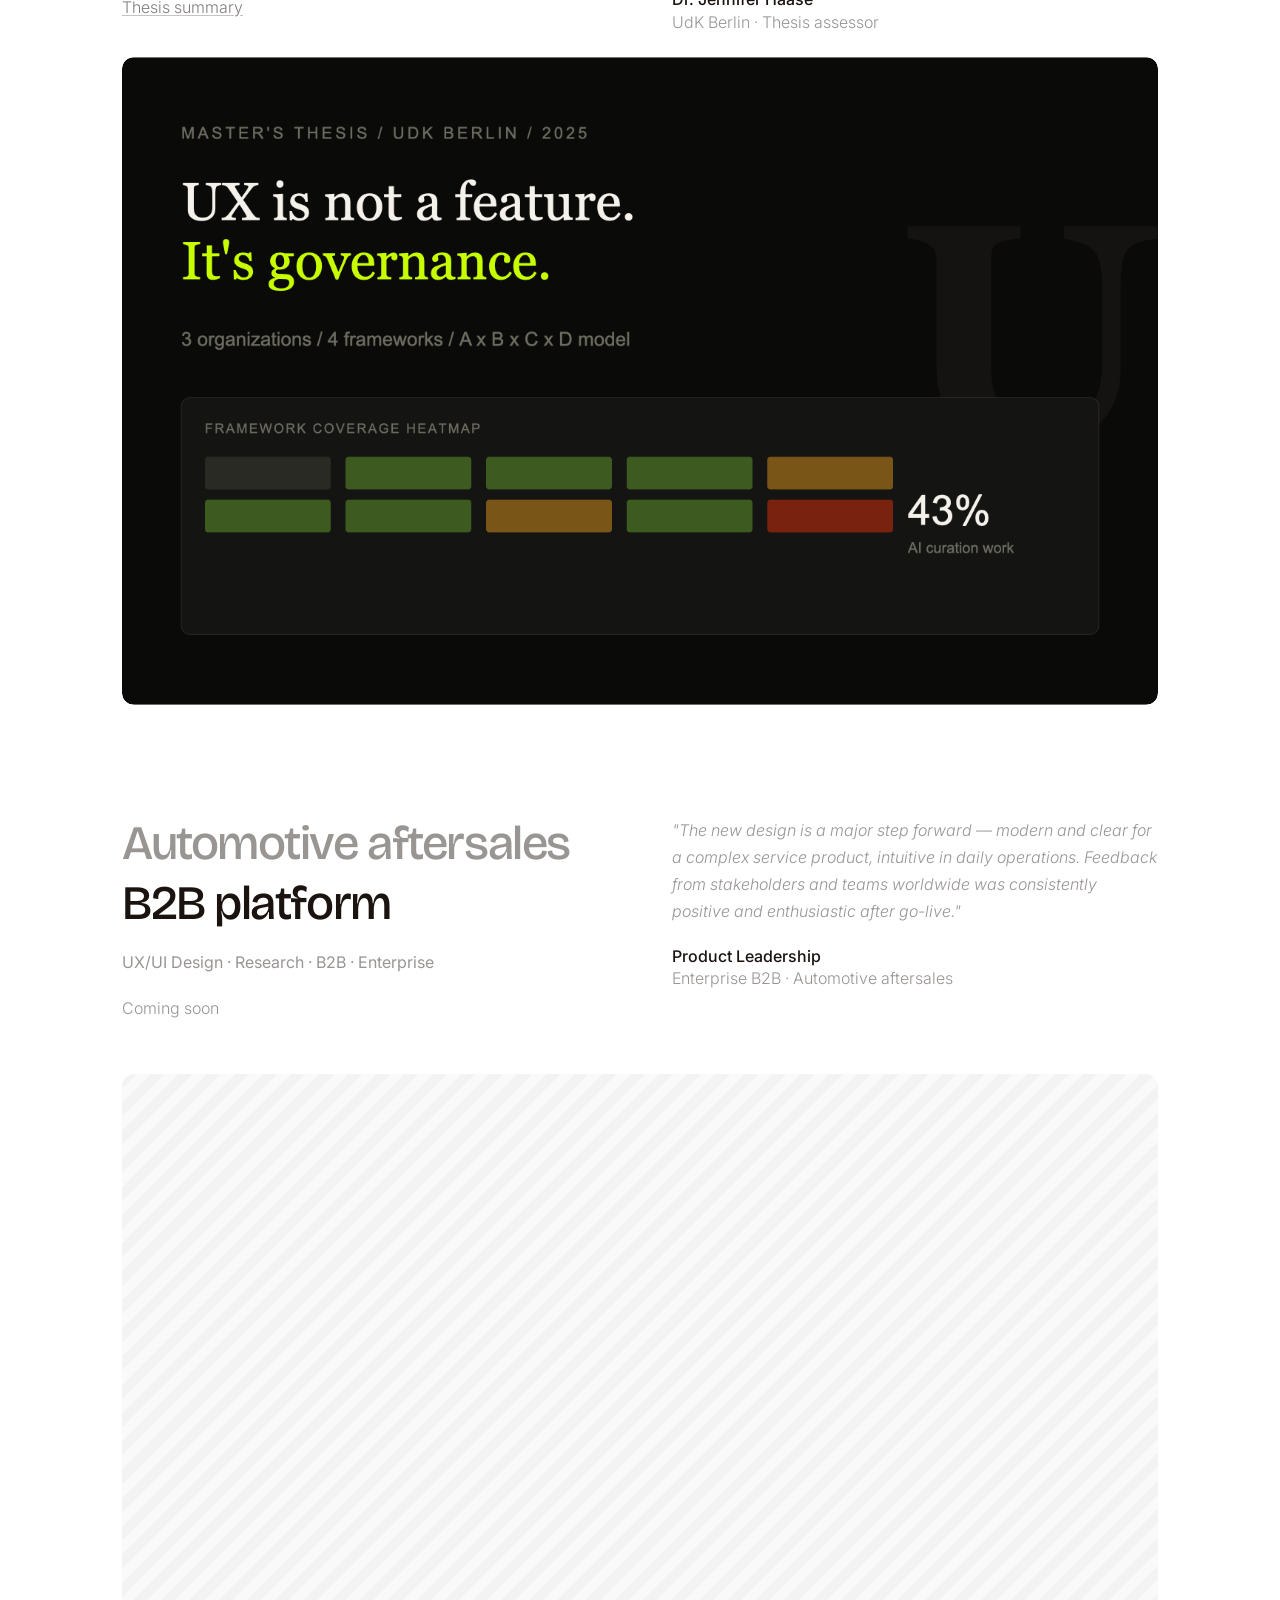
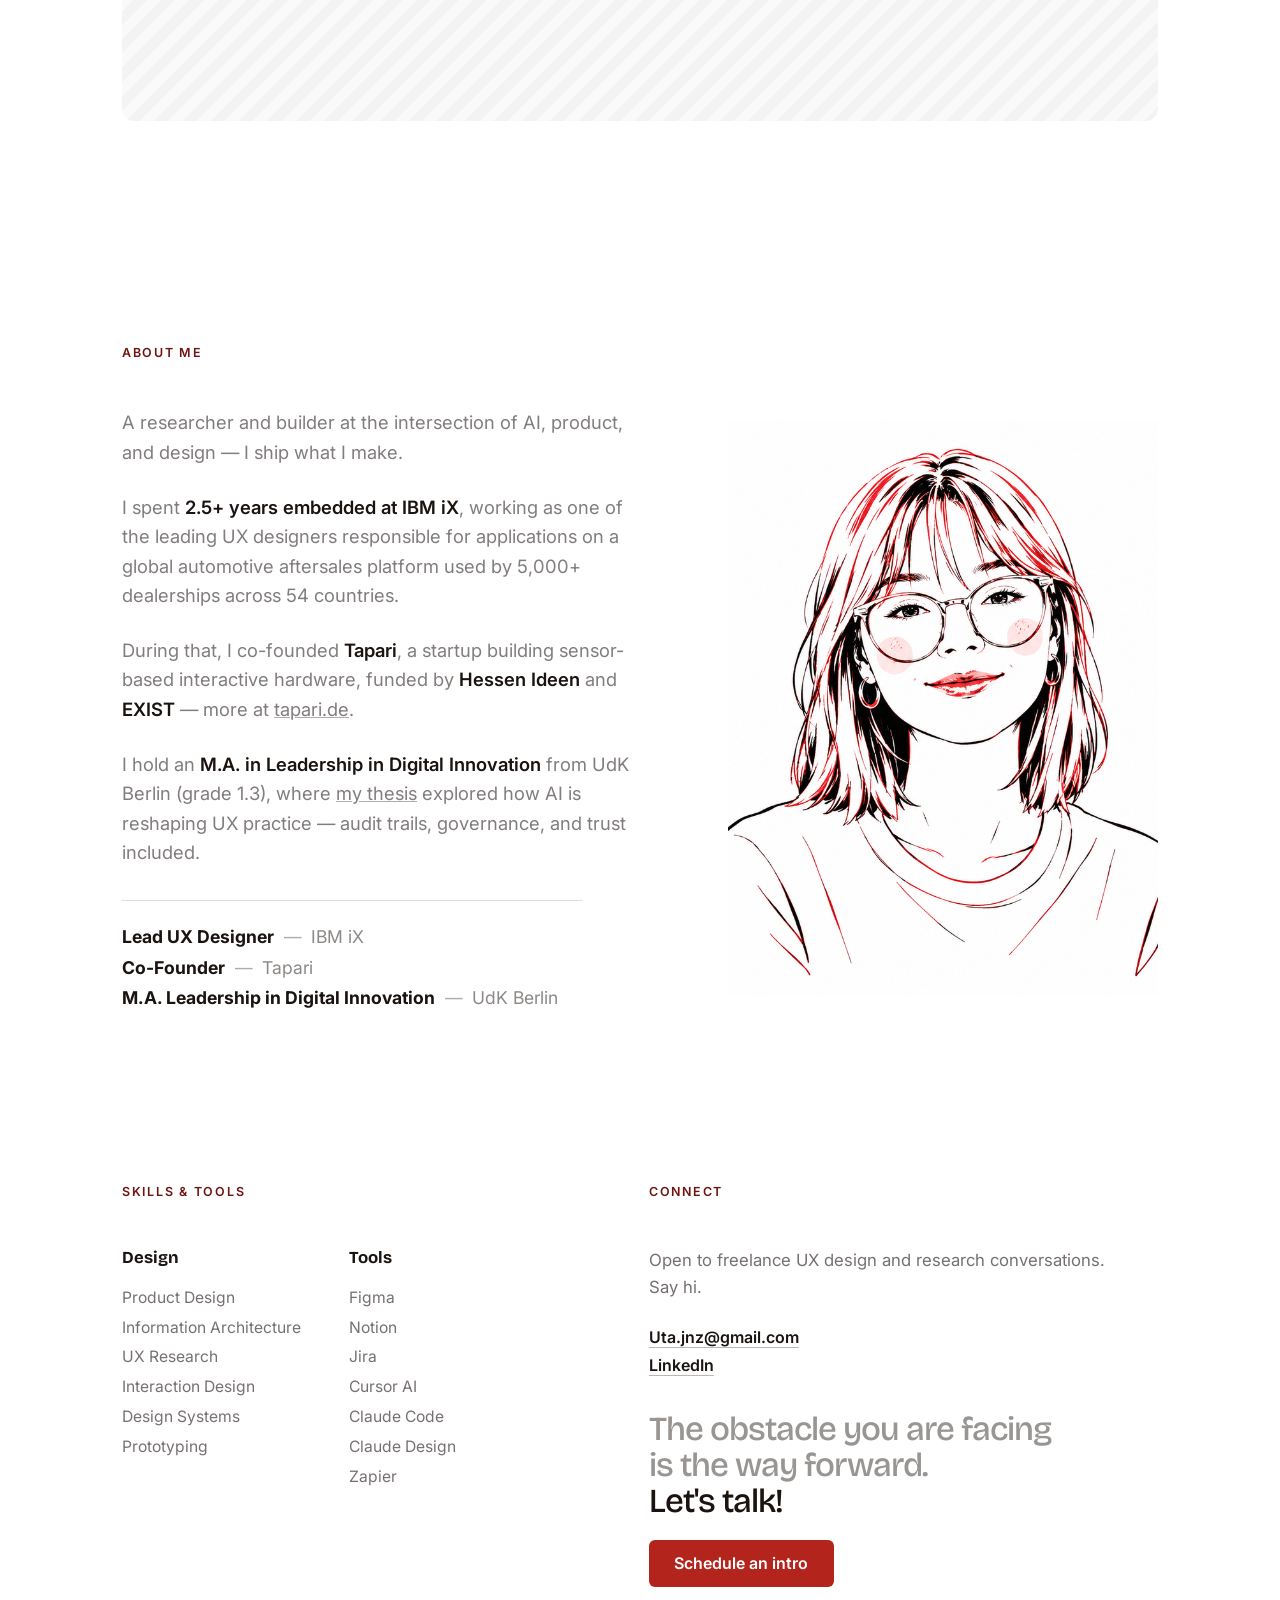
==== commit 1cb63720: "Expand homepage work section with thesis and automotive project cards. Add assessor quotes, thesis s" ====
--- a/index.html
+++ b/index.html
@@ -7,7 +7,7 @@
 <link rel="preconnect" href="https://fonts.googleapis.com">
 <link rel="preconnect" href="https://fonts.gstatic.com" crossorigin>
 <link href="https://fonts.googleapis.com/css2?family=Bricolage+Grotesque:opsz,wght@12..96,400..800&family=Inter:wght@300;400;500&display=swap" rel="stylesheet">
-<link rel="stylesheet" href="assets/css/styles.css?v=11">
+<link rel="stylesheet" href="assets/css/styles.css?v=22">
 </head>
 <body>
 
@@ -82,25 +82,27 @@
 
     <div class="work-projects">
 
-    <article class="work-project">
-      <div class="work-project-header">
-        <div class="work-project-header-grid">
-          <img class="work-project-logo" src="assets/images/projects/beat-and-breakfast/logo-horizontal.png" alt="Beat and Breakfast">
-          <div class="work-project-main">
-            <h3 class="work-project-title">
-              <a href="projects/beat-and-breakfast.html">
-                <span class="work-project-title-muted">How do you design</span>
-                Bookings without Pricing?
-              </a>
-            </h3>
-            <p class="work-project-meta">UX/UI Designer &amp; PM · Website UX/UI · Booking Flow</p>
-          </div>
-          <aside class="work-project-testimonial">
-            <p class="work-project-quote">"Uta brought outstanding expertise and meticulous care to every task. She worked independently, found strong solutions under deadline pressure, and consistently exceeded expectations. Her professionalism with clients and the team was exemplary throughout."</p>
-            <span class="work-project-quote-author">Design Leadership</span>
-            <span class="work-project-quote-role">bevelop GmbH</span>
-          </aside>
-        </div>
+    <article class="work-project has-testimonial">
+      <div class="work-project-intro">
+        <div class="work-project-header">
+          <div class="work-project-header-grid">
+            <img class="work-project-logo" src="assets/images/projects/beat-and-breakfast/logo-horizontal.png" alt="Beat and Breakfast">
+            <div class="work-project-main">
+              <h3 class="work-project-title">
+                <a href="projects/beat-and-breakfast.html">
+                  <span class="work-project-title-muted">How do you design</span>
+                  Bookings without Pricing?
+                </a>
+              </h3>
+              <p class="work-project-meta">UX/UI Designer &amp; PM · Website UX/UI · Booking Flow</p>
+            </div>
+          </div>
+        </div>
+        <aside class="work-project-testimonial">
+          <p class="work-project-quote">"Uta brought outstanding expertise and meticulous care to every task. She worked independently, found strong solutions under deadline pressure, and consistently exceeded expectations. Her professionalism with clients and the team was exemplary throughout."</p>
+          <span class="work-project-quote-author">Design Leadership</span>
+          <span class="work-project-quote-role">bevelop GmbH</span>
+        </aside>
       </div>
       <div class="work-project-media">
         <a href="projects/beat-and-breakfast.html">
@@ -109,41 +111,59 @@
       </div>
     </article>
 
-    <article class="work-project work-project--soon">
-      <div class="work-project-header">
-        <div class="work-project-header-grid">
-          <div class="work-project-main">
-            <h3 class="work-project-title">Project Two</h3>
-            <p class="work-project-meta">Product Design · UX Research · Design Systems</p>
-            <span class="work-project-status">Coming soon</span>
-          </div>
-        </div>
-      </div>
-      <div class="work-project-media work-project-media--placeholder" aria-hidden="true"></div>
+    <article class="work-project work-project--soon has-testimonial work-project--thesis">
+      <div class="work-project-intro">
+        <div class="work-project-header">
+          <div class="work-project-header-grid">
+            <div class="work-project-main">
+              <h3 class="work-project-title">
+                <span class="work-project-title-muted">How does an AI-centred economy</span>
+                change UX?
+              </h3>
+              <p class="work-project-meta">M.A. Thesis · UdK Berlin · Research · NIST AI RMF · ISO/IEC 42001 · ISO/IEC 5338 · Google PAIR · AI Governance</p>
+              <p class="work-project-status">
+                <a href="https://ux-design-in-ai-economies.netlify.app" target="_blank" rel="noopener noreferrer">Thesis summary</a>
+              </p>
+            </div>
+          </div>
+        </div>
+        <aside class="work-project-testimonial">
+          <div class="work-project-testimonial-item">
+            <p class="work-project-quote">"Particularly valuable is the systematic linking of governance frameworks with empirical findings from UX practice — going beyond purely normative discussions."</p>
+            <span class="work-project-quote-author">Prof. Dr. Dr. Thomas Schildhauer</span>
+            <span class="work-project-quote-role">UdK Berlin · Thesis assessor</span>
+          </div>
+          <div class="work-project-testimonial-item">
+            <p class="work-project-quote">"The work convinces through high conceptual independence and theoretical maturity."</p>
+            <span class="work-project-quote-author">Dr. Jennifer Haase</span>
+            <span class="work-project-quote-role">UdK Berlin · Thesis assessor</span>
+          </div>
+        </aside>
+      </div>
+      <div class="work-project-media">
+        <img src="assets/images/projects/ai-thesis/hero-homepage.png?v=4" alt="Master's thesis — UX is not a feature, it's governance. Framework heatmap across NIST, ISO, and Google PAIR.">
+      </div>
     </article>
 
-    <article class="work-project work-project--soon">
-      <div class="work-project-header">
-        <div class="work-project-header-grid">
-          <div class="work-project-main">
-            <h3 class="work-project-title">Project Three</h3>
-            <p class="work-project-meta">Product Design · Mobile · B2C</p>
-            <span class="work-project-status">Coming soon</span>
-          </div>
-        </div>
-      </div>
-      <div class="work-project-media work-project-media--placeholder" aria-hidden="true"></div>
-    </article>
-
-    <article class="work-project work-project--soon">
-      <div class="work-project-header">
-        <div class="work-project-header-grid">
-          <div class="work-project-main">
-            <h3 class="work-project-title">Project Four</h3>
-            <p class="work-project-meta">Product Design · Enterprise · B2B</p>
-            <span class="work-project-status">Coming soon</span>
-          </div>
-        </div>
+    <article class="work-project work-project--soon has-testimonial">
+      <div class="work-project-intro">
+        <div class="work-project-header">
+          <div class="work-project-header-grid">
+            <div class="work-project-main">
+              <h3 class="work-project-title">
+                <span class="work-project-title-muted">Automotive aftersales</span>
+                B2B platform
+              </h3>
+              <p class="work-project-meta">UX/UI Design · Research · B2B · Enterprise</p>
+              <p class="work-project-status">Coming soon</p>
+            </div>
+          </div>
+        </div>
+        <aside class="work-project-testimonial">
+          <p class="work-project-quote">"The new design is a major step forward — modern and clear for a complex service product, intuitive in daily operations. Feedback from stakeholders and teams worldwide was consistently positive and enthusiastic after go-live."</p>
+          <span class="work-project-quote-author">Product Leadership</span>
+          <span class="work-project-quote-role">Enterprise B2B · Automotive aftersales</span>
+        </aside>
       </div>
       <div class="work-project-media work-project-media--placeholder" aria-hidden="true"></div>
     </article>
--- a/assets/css/styles.css
+++ b/assets/css/styles.css
@@ -233,44 +233,81 @@
   .work-projects {
     display: flex;
     flex-direction: column;
-    gap: 4rem;
+    gap: 6rem;
   }
 
   .work-project-header {
-    padding: 0 0 1.5rem;
+    padding: 0 0 1rem;
   }
 
   .work-project:first-child .work-project-header {
     padding-top: 0;
   }
 
-  .work-project-header-grid:has(.work-project-testimonial) {
+  .work-project-header-grid {
+    display: flex;
+    flex-direction: column;
+  }
+
+  .work-project.has-testimonial:not(.work-project--thesis) {
+    display: flex;
+    flex-direction: column;
+  }
+
+  .work-project.has-testimonial .work-project-intro {
+    display: contents;
+  }
+
+  .work-project.has-testimonial:not(.work-project--thesis) .work-project-header {
+    order: 1;
+    padding-bottom: 0.75rem;
+  }
+
+  .work-project.has-testimonial:not(.work-project--thesis) .work-project-media {
+    order: 2;
+  }
+
+  .work-project.has-testimonial:not(.work-project--thesis) .work-project-testimonial {
+    order: 3;
+    margin-top: 1.5rem;
+    padding-top: 1.5rem;
+    border-top: 1px solid rgba(26, 19, 16, 0.12);
+  }
+
+  .work-project--thesis.has-testimonial .work-project-testimonial {
+    margin-top: 0;
+    padding-top: 0;
+    border-top: none;
+  }
+
+  /* Thesis — headline + quotes, then image */
+  .work-project--thesis.has-testimonial {
     display: grid;
     grid-template-columns: 1fr;
     grid-template-areas:
-      "logo"
       "main"
-      "testimonial";
-  }
-
-  .work-project-header-grid:has(.work-project-testimonial) .work-project-logo {
-    grid-area: logo;
-  }
-
-  .work-project-header-grid:has(.work-project-testimonial) .work-project-main {
+      "testimonial"
+      "media";
+    row-gap: 1.25rem;
+  }
+
+  .work-project--thesis .work-project-intro,
+  .work-project--thesis .work-project-header,
+  .work-project--thesis .work-project-header-grid {
+    display: contents;
+  }
+
+  .work-project--thesis .work-project-main {
     grid-area: main;
   }
 
-  .work-project-header-grid:has(.work-project-testimonial) .work-project-testimonial {
+  .work-project--thesis .work-project-testimonial {
     grid-area: testimonial;
-    margin-top: 1.5rem;
-    padding-top: 1.5rem;
-    border-top: 1px solid rgba(26, 19, 16, 0.12);
-  }
-
-  .work-project-header-grid:not(:has(.work-project-testimonial)) {
-    display: flex;
-    flex-direction: column;
+  }
+
+  .work-project--thesis .work-project-media {
+    grid-area: media;
+    margin-top: 0;
   }
 
   .work-project-logo {
@@ -320,14 +357,33 @@
     line-height: 1.5;
     color: rgba(26, 19, 16, 0.45);
     max-width: 36rem;
+    margin-bottom: 1.25rem;
   }
 
   .work-project-status {
     display: block;
     margin-top: 0.75rem;
+    margin-bottom: 1.25rem;
     font-size: 1rem;
     font-weight: 300;
     color: rgba(26, 19, 16, 0.45);
+  }
+
+  .work-project-status-sep {
+    margin: 0 0.35em;
+  }
+
+  .work-project-status a {
+    color: rgba(26, 19, 16, 0.55);
+    text-decoration: underline;
+    text-decoration-color: rgba(26, 19, 16, 0.25);
+    text-underline-offset: 0.15em;
+    transition: color 0.2s ease, text-decoration-color 0.2s ease;
+  }
+
+  .work-project-status a:hover {
+    color: var(--red);
+    text-decoration-color: var(--red);
   }
 
   .work-project-quote {
@@ -363,25 +419,55 @@
     color: rgba(26, 19, 16, 0.45);
   }
 
+  .work-project-testimonial {
+    display: flex;
+    flex-direction: column;
+    gap: 0;
+  }
+
+  .work-project-testimonial-item:not(:last-child) {
+    margin-bottom: 2.5rem;
+    padding-bottom: 2.5rem;
+    border-bottom: 1px solid rgba(26, 19, 16, 0.12);
+  }
+
+  .work-project--thesis .work-project-testimonial-item:not(:last-child) {
+    margin-bottom: 1.75rem;
+    padding-bottom: 0;
+    border-bottom: none;
+  }
+
+  @media (min-width: 1024px) {
+    .work-project--thesis .work-project-testimonial-item:not(:last-child) {
+      margin-bottom: 2rem;
+    }
+  }
+
   .work-project-media {
     overflow: hidden;
     border-radius: 12px;
-    padding-bottom: 2.5rem;
+    isolation: isolate;
+    clip-path: inset(0 round 12px);
+    margin-top: 1.5rem;
+  }
+
+  .work-project--thesis .work-project-media {
+    margin-top: 0;
   }
 
   .work-project-media a {
     display: block;
     text-decoration: none;
+    overflow: hidden;
     border-radius: 12px;
-    overflow: hidden;
   }
 
   .work-project-media img {
     display: block;
     width: 100%;
     height: auto;
-    object-fit: contain;
     border-radius: 12px;
+    vertical-align: top;
   }
 
   .work-project-media--placeholder {
@@ -402,36 +488,80 @@
     }
 
     .work-projects {
-      gap: 4rem;
+      gap: 7rem;
     }
 
     .work-project-header {
-      padding-bottom: 2rem;
+      padding-bottom: 1.25rem;
     }
 
     .work-project:first-child .work-project-header {
       padding-top: 0;
     }
 
-    .work-project-header-grid:has(.work-project-testimonial) {
+    .work-project.has-testimonial:not(.work-project--thesis) {
+      display: block;
+    }
+
+    .work-project--thesis.has-testimonial {
+      display: grid;
+      grid-template-columns: 1fr 1fr;
+      grid-template-areas:
+        "main testimonial"
+        "media media";
+      column-gap: 4rem;
+      row-gap: 1rem;
+    }
+
+    .work-project--thesis .work-project-media {
+      grid-column: 1 / -1;
+    }
+
+    .work-project--thesis .work-project-testimonial {
+      display: flex;
+      flex-direction: column;
+      gap: 0;
+    }
+
+    .work-project.has-testimonial:not(.work-project--thesis) .work-project-intro {
+      display: grid;
       grid-template-columns: 1fr 1fr;
       grid-template-areas:
         "logo ."
         "main testimonial";
       column-gap: 4rem;
-      row-gap: 0;
       align-items: start;
+      padding-bottom: 0;
+    }
+
+    .work-project:not(.work-project--thesis) .work-project-media {
+      margin-top: 2rem;
+    }
+
+    .work-project.has-testimonial:not(.work-project--thesis) .work-project-header,
+    .work-project.has-testimonial:not(.work-project--thesis) .work-project-header-grid {
+      display: contents;
+    }
+
+    .work-project.has-testimonial:not(.work-project--thesis) .work-project-logo {
+      grid-area: logo;
+    }
+
+    .work-project.has-testimonial:not(.work-project--thesis) .work-project-main {
+      grid-area: main;
+    }
+
+    .work-project.has-testimonial:not(.work-project--thesis) .work-project-testimonial {
+      grid-area: testimonial;
+      order: unset;
+      margin-top: 0;
+      padding-top: 0;
+      border-top: none;
     }
 
     .work-project-header-grid:not(:has(.work-project-testimonial)) {
       display: flex;
       flex-direction: column;
-    }
-
-    .work-project-header-grid:has(.work-project-testimonial) .work-project-testimonial {
-      margin-top: 0;
-      padding-top: 0;
-      border-top: none;
     }
 
     .work-project-logo {
@@ -447,12 +577,13 @@
       margin-bottom: 1.25rem;
     }
 
+    .work-project-meta {
+      margin-bottom: 1.5rem;
+    }
+
     .work-project-status {
       margin-top: 1rem;
-    }
-
-    .work-project-media {
-      padding-bottom: 2.5rem;
+      margin-bottom: 1.5rem;
     }
   }
 
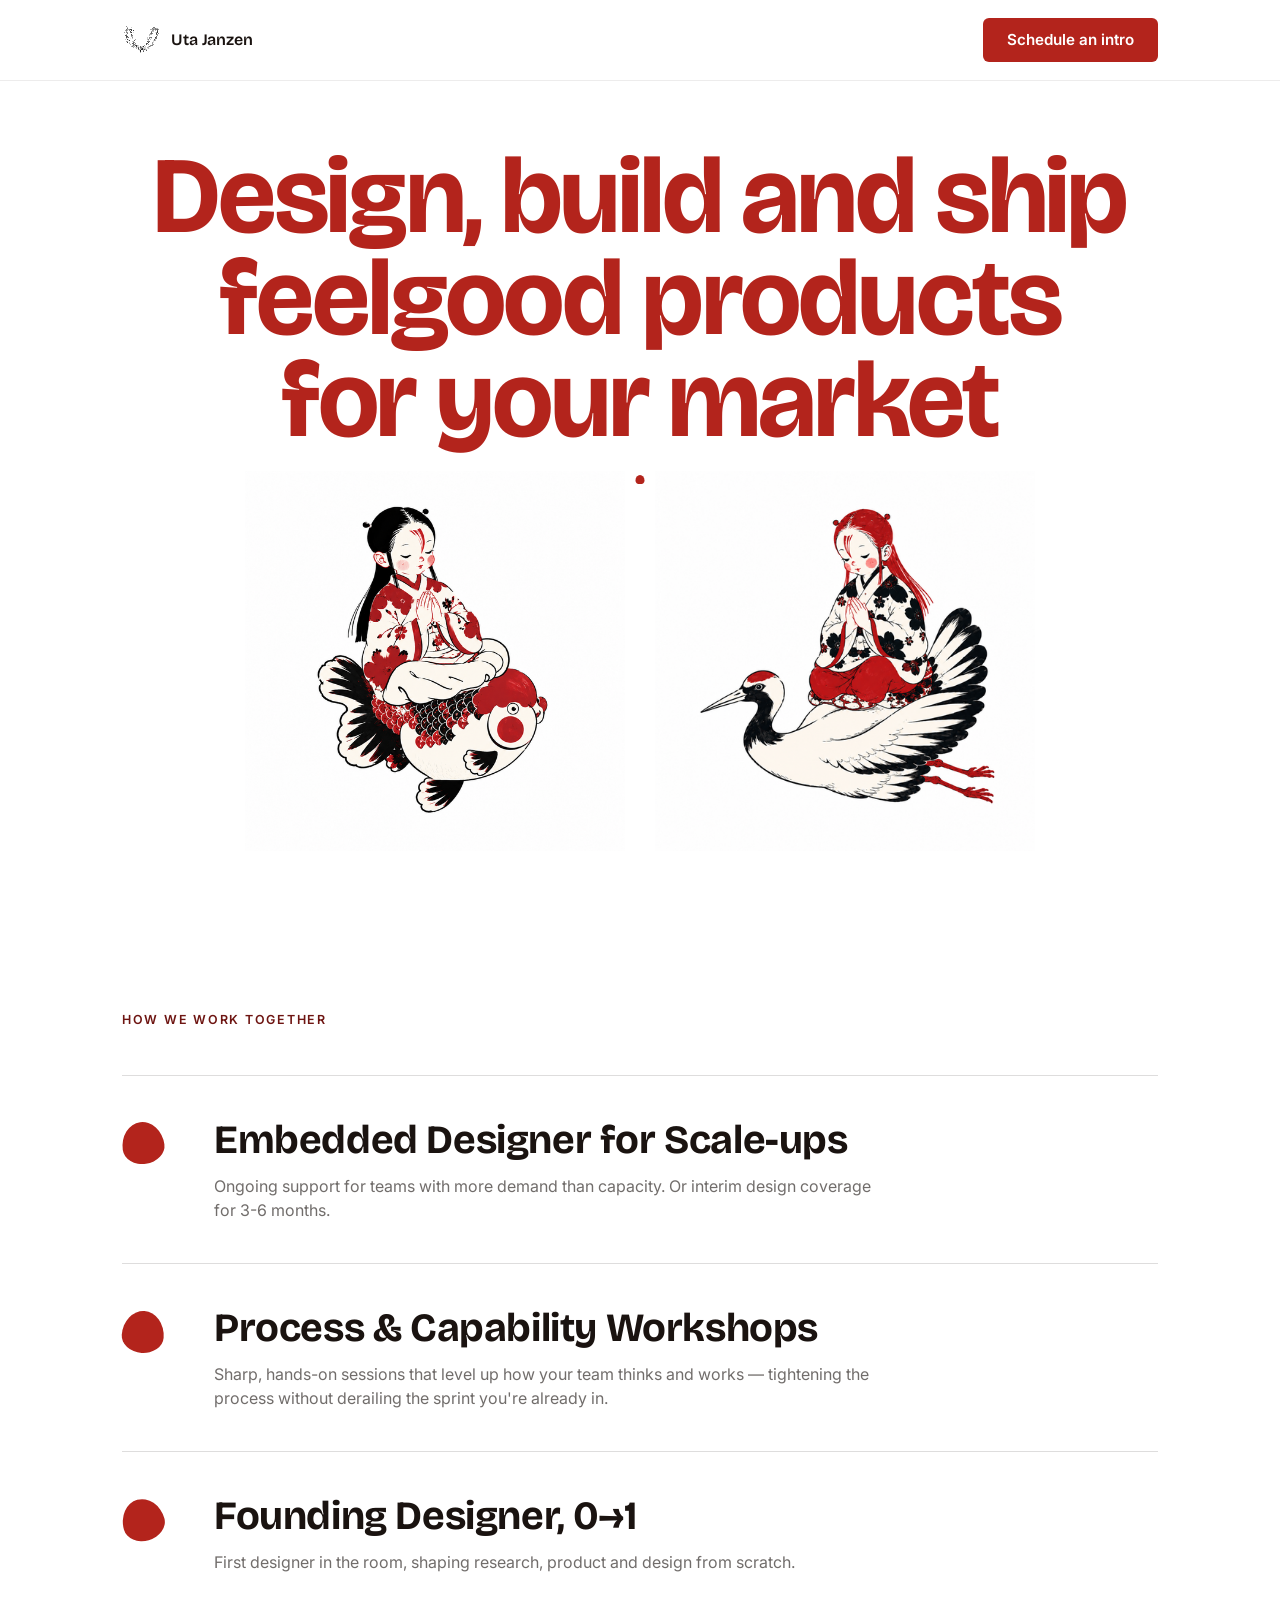
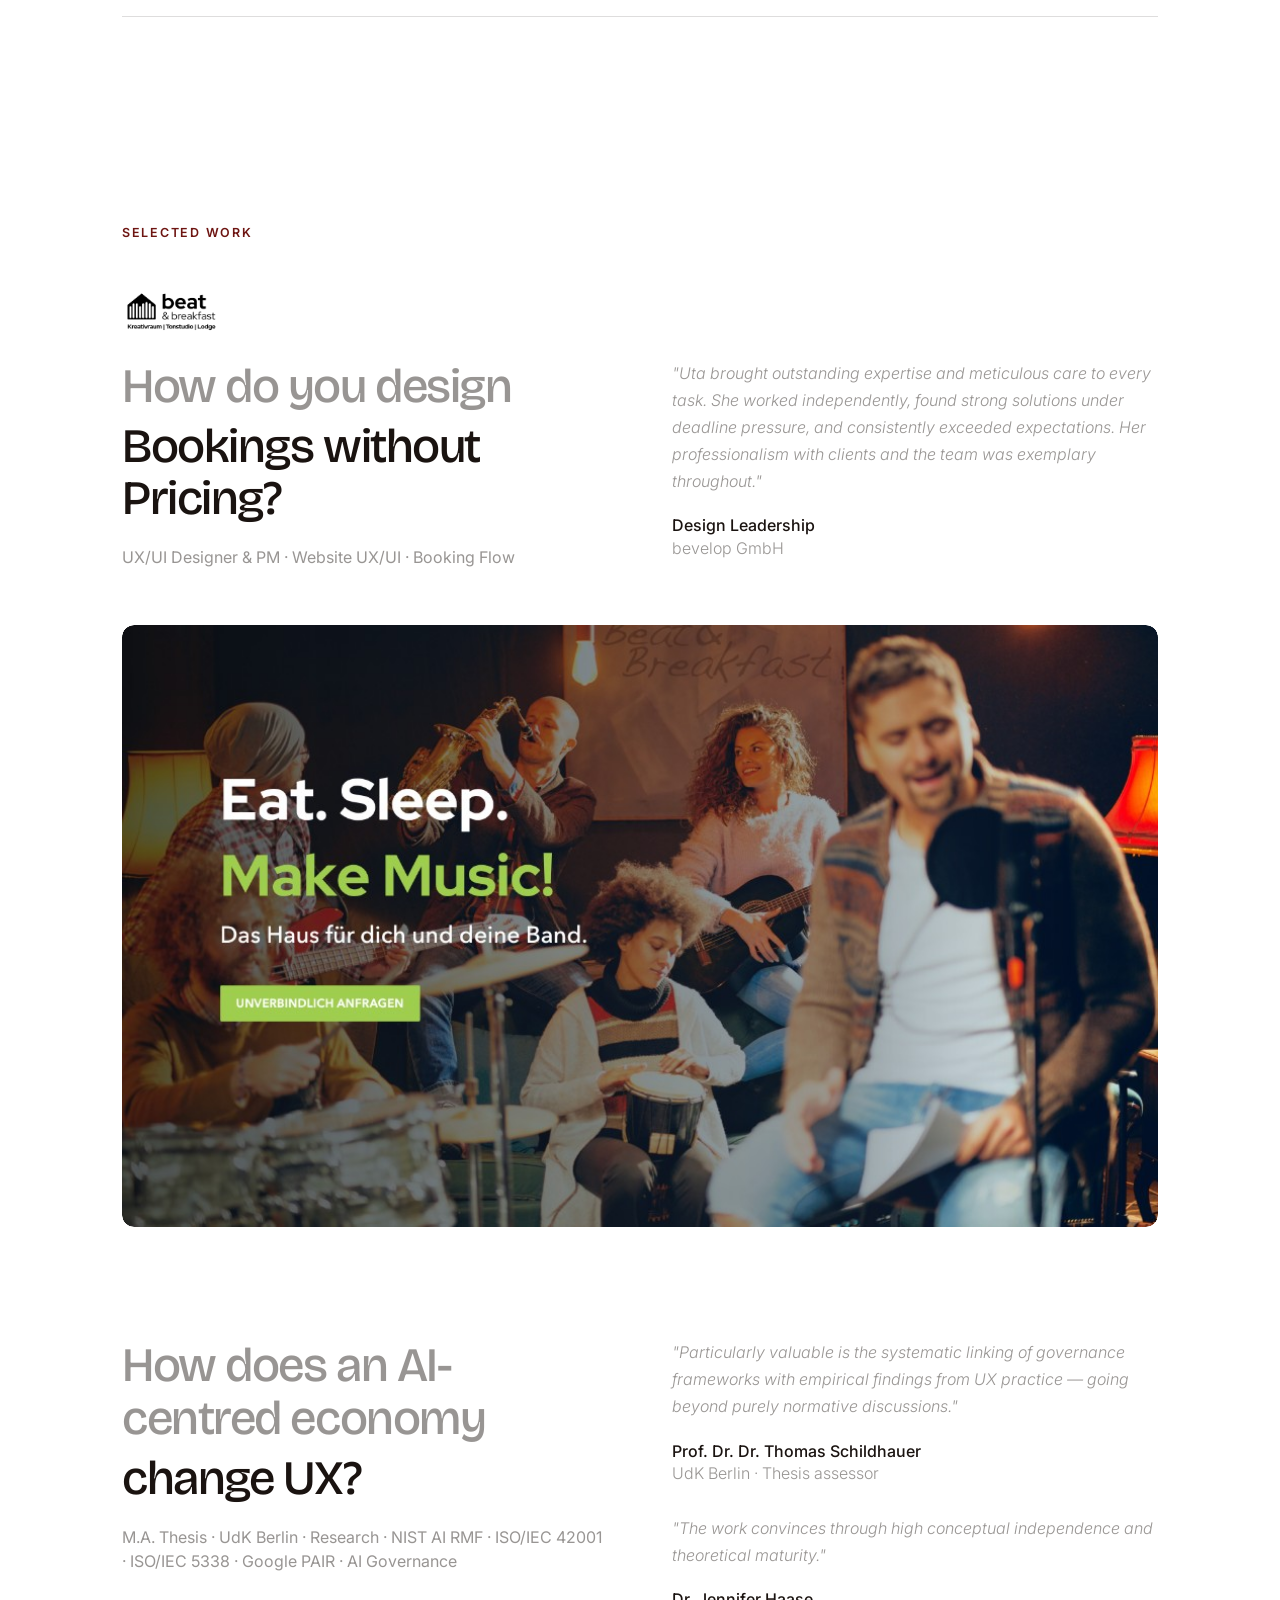
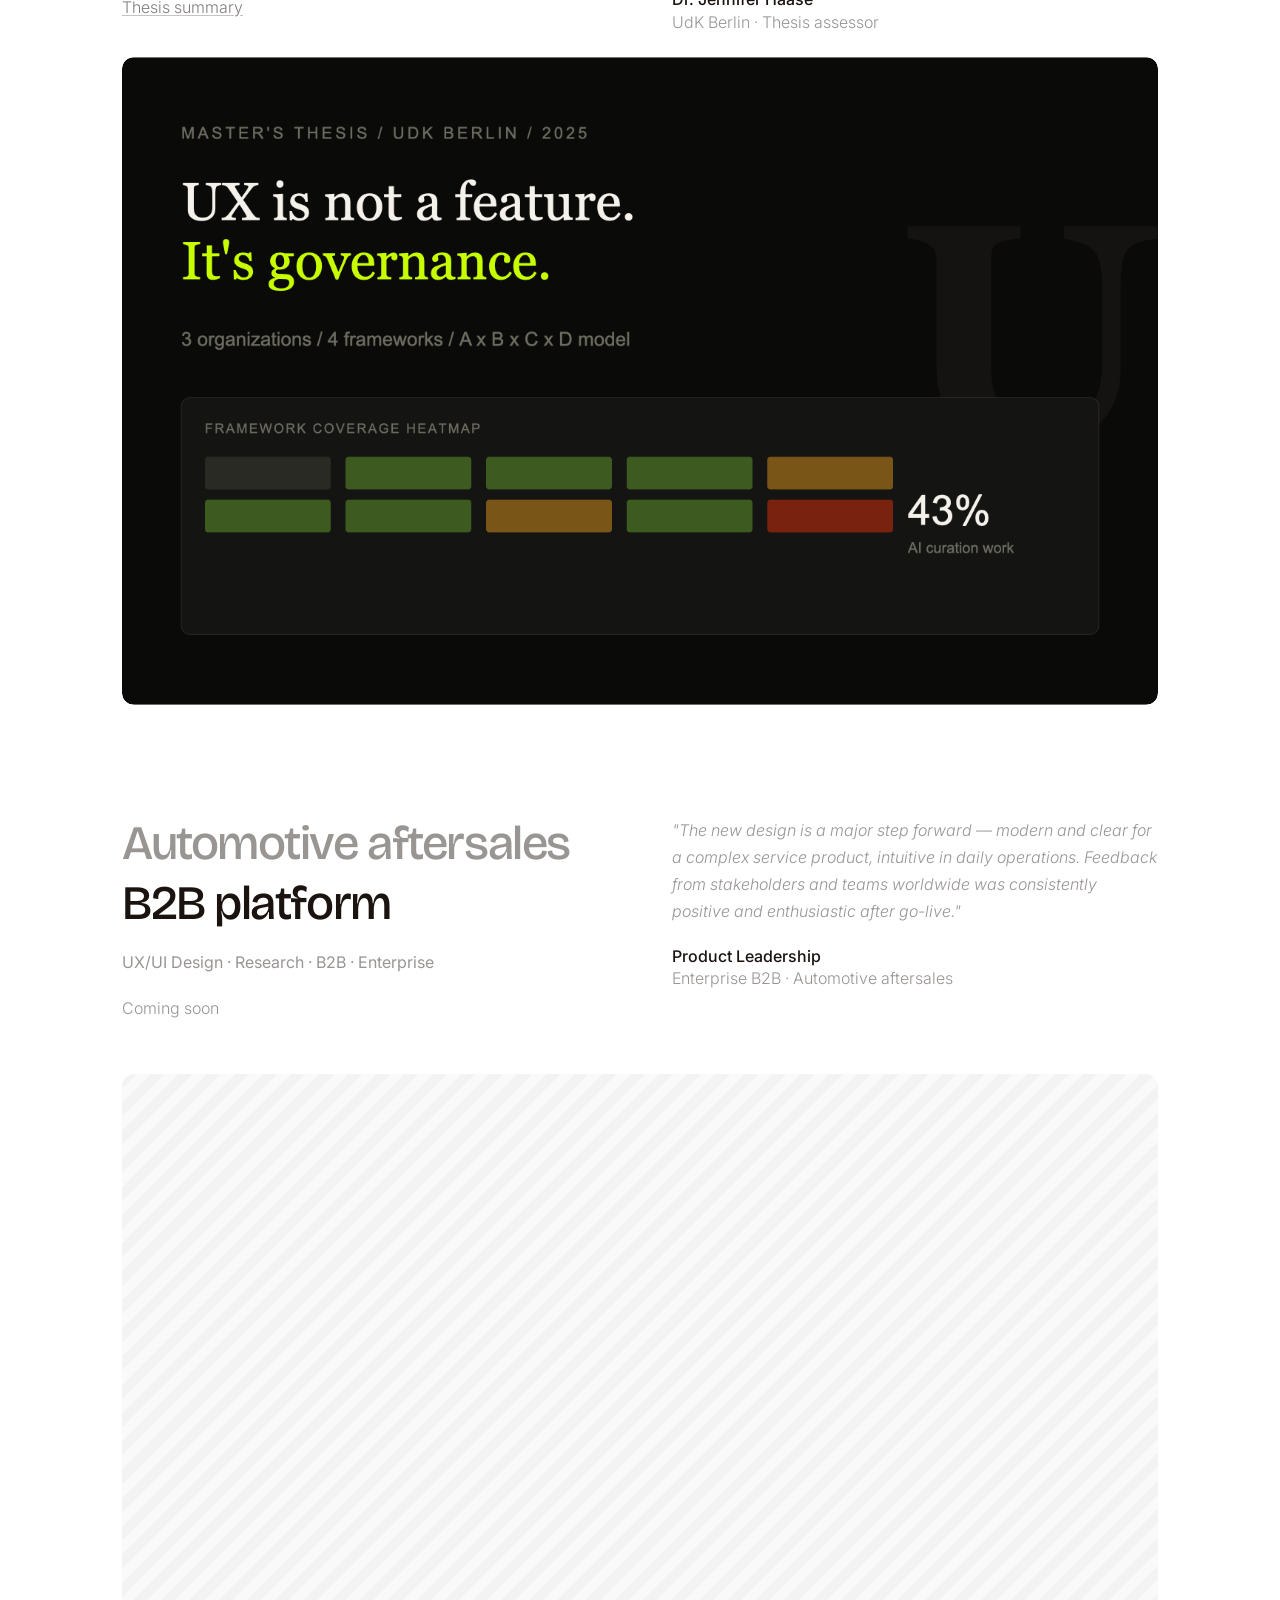
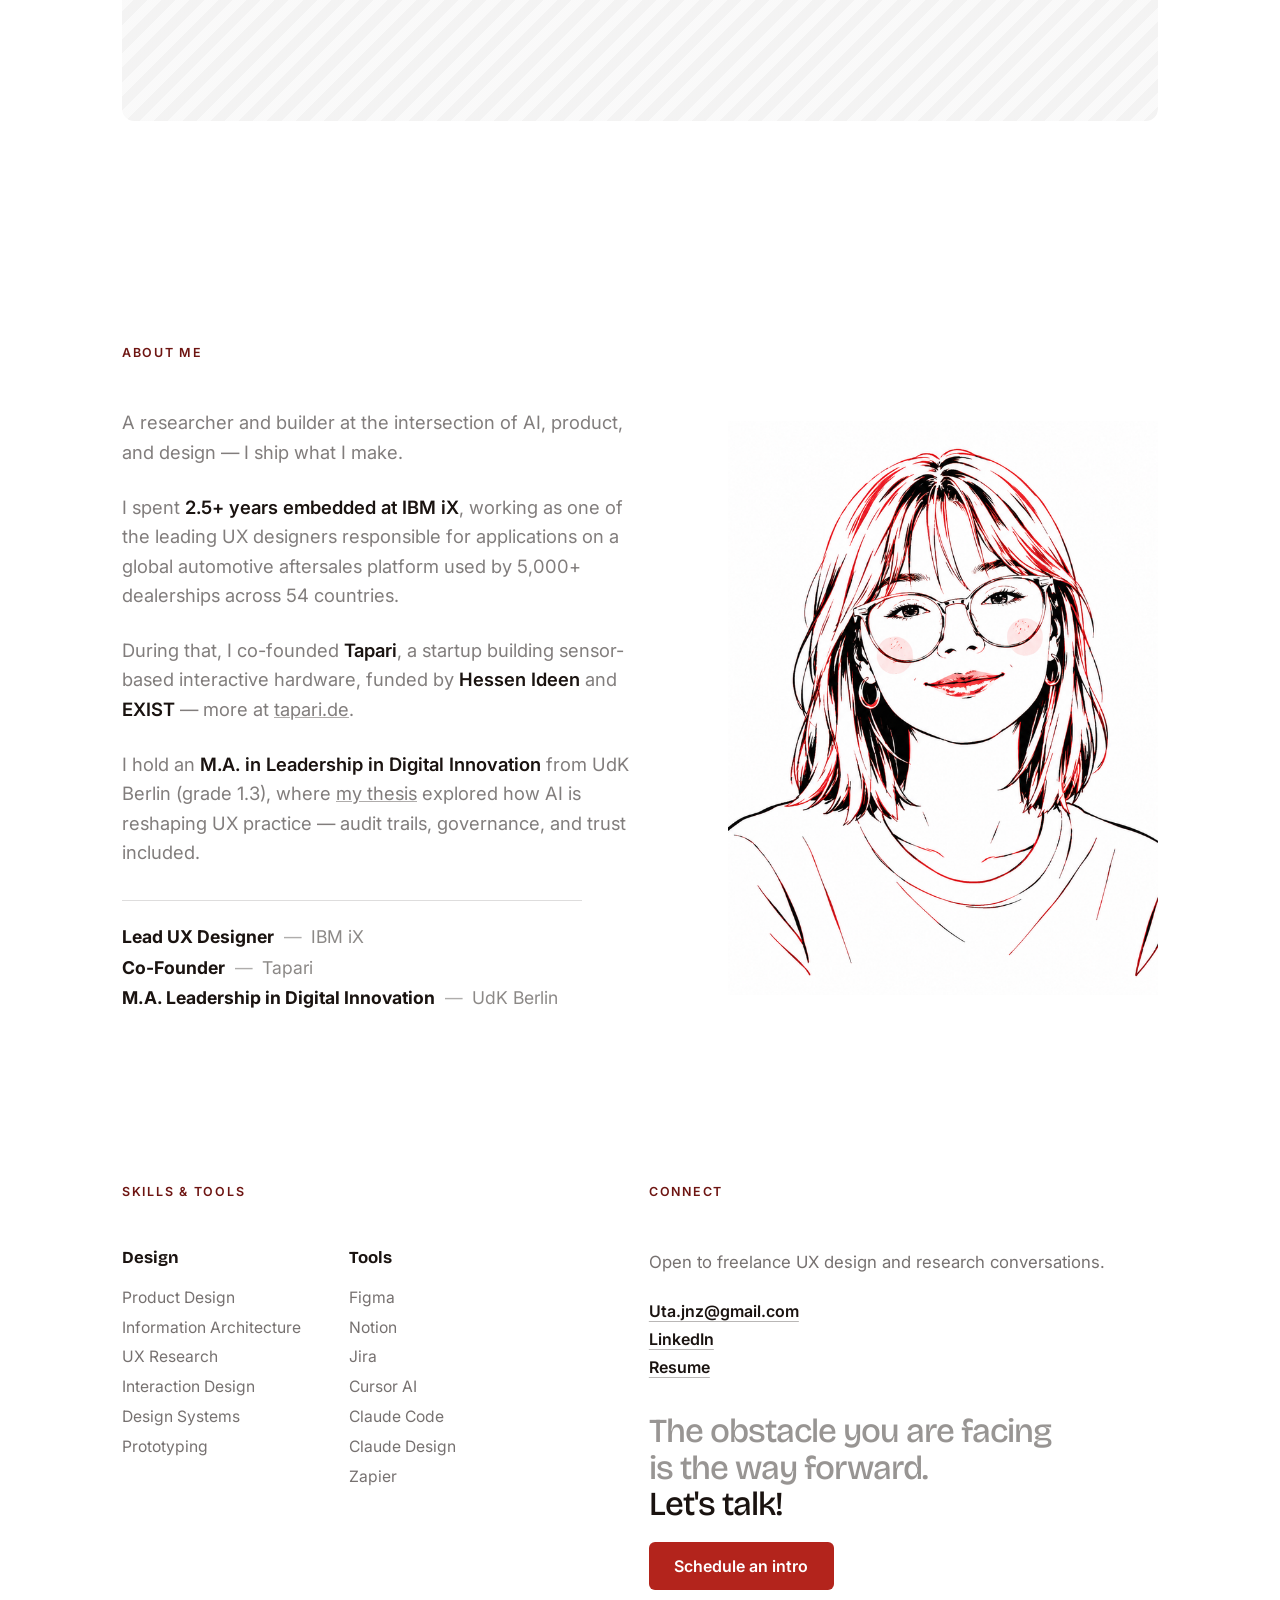
==== commit e6cad9d4: "Update Connect section layout and add resume download. Restructure skills/connect grid, remove Say h" ====
--- a/index.html
+++ b/index.html
@@ -2,18 +2,24 @@
 <html lang="en">
 <head>
 <meta charset="UTF-8">
+<meta name="color-scheme" content="light dark">
+<meta name="supported-color-schemes" content="light">
+<meta name="theme-color" content="#FFFFFF">
 <meta name="viewport" content="width=device-width, initial-scale=1.0">
+<script>if(/SamsungBrowser/i.test(navigator.userAgent))document.documentElement.classList.add('is-samsung-internet');</script>
+<style>:root{color-scheme:light dark}html,body{background-color:#fff!important;color:#1A1310!important}</style>
 <title>Uta — Product Designer</title>
 <link rel="preconnect" href="https://fonts.googleapis.com">
 <link rel="preconnect" href="https://fonts.gstatic.com" crossorigin>
 <link href="https://fonts.googleapis.com/css2?family=Bricolage+Grotesque:opsz,wght@12..96,400..800&family=Inter:wght@300;400;500&display=swap" rel="stylesheet">
-<link rel="stylesheet" href="assets/css/styles.css?v=22">
+<link rel="canonical" href="https://www.utajanzen.com/">
+<link rel="stylesheet" href="assets/css/styles.css?v=30">
 </head>
 <body>
 
 <nav>
   <div class="site-container nav-inner">
-  <a href="#" class="brand"><svg class="brand-logo" viewBox="0 0 276 206" fill="none" xmlns="http://www.w3.org/2000/svg" aria-hidden="true">
+  <a href="/" class="brand"><svg class="brand-logo" viewBox="0 0 276 206" fill="none" xmlns="http://www.w3.org/2000/svg" aria-hidden="true">
 <g filter="url(#filter0_g_2_8)">
 <path d="M157.328 150.831C157.328 150.831 113.328 167.5 68.3278 139.5C23.3277 111.5 27.0765 27 27.0765 27C43.0765 27 47.0765 27 64.5765 27C72.3278 139 88.216 134.747 125.328 178.5C125.328 178.5 163.325 181.635 206.076 139.5C219.219 126.546 228.322 110.925 234.626 95.5C248.828 60.7509 248.828 27 248.828 27H209.828C209.828 27 207.336 95.3306 157.328 150.831ZM125.328 178.5C137.974 169.969 148.526 160.599 157.328 150.831" stroke="black" stroke-width="6"/>
 </g>
@@ -200,56 +206,57 @@
 </section>
 
 <section class="connect-section" id="connect">
-  <div class="site-container connect-grid">
-    <div>
-      <span class="connect-eyebrow">Skills &amp; Tools</span>
-      <div class="skills-columns">
-        <div class="skills-col">
-          <h4>Design</h4>
-          <ul>
-            <li>Product Design</li>
-            <li>Information Architecture</li>
-            <li>UX Research</li>
-            <li>Interaction Design</li>
-            <li>Design Systems</li>
-            <li>Prototyping</li>
-          </ul>
-        </div>
-        <div class="skills-col">
-          <h4>Tools</h4>
-          <ul>
-            <li>Figma</li>
-            <li>Notion</li>
-            <li>Jira</li>
-            <li>Cursor AI</li>
-            <li>Claude Code</li>
-            <li>Claude Design</li>
-            <li>Zapier</li>
-          </ul>
-        </div>
-      </div>
-    </div>
-
-    <div class="connect-inner">
-      <span class="connect-eyebrow">Connect</span>
-      <p>Open to freelance UX design and research conversations. Say hi.</p>
-      <div class="connect-links">
-        <a href="mailto:Uta.jnz@gmail.com">Uta.jnz@gmail.com</a>
-        <a href="https://www.linkedin.com/in/utajanzen/" target="_blank" rel="noopener">LinkedIn</a>
-      </div>
-      <div class="connect-cta" id="contact">
-        <h2 class="connect-cta-title">
-          <span class="connect-cta-muted">The obstacle you are facing<br>is the way forward.</span><br>
-          Let's talk!
-        </h2>
-        <div class="connect-cta-actions">
-          <a class="btn-primary booking-link" href="mailto:Uta.jnz@gmail.com?subject=Schedule%20an%20intro">Schedule an intro</a>
-        </div>
-      </div>
-    </div>
-  </div>
-</section>
-
+  <div class="site-container connect-layout">
+    <span class="connect-eyebrow connect-eyebrow--skills">Skills &amp; Tools</span>
+    <span class="connect-eyebrow connect-eyebrow--connect">Connect</span>
+
+    <div class="skills-columns">
+      <div class="skills-col">
+        <h4>Design</h4>
+        <ul>
+          <li>Product Design</li>
+          <li>Information Architecture</li>
+          <li>UX Research</li>
+          <li>Interaction Design</li>
+          <li>Design Systems</li>
+          <li>Prototyping</li>
+        </ul>
+      </div>
+      <div class="skills-col">
+        <h4>Tools</h4>
+        <ul>
+          <li>Figma</li>
+          <li>Notion</li>
+          <li>Jira</li>
+          <li>Cursor AI</li>
+          <li>Claude Code</li>
+          <li>Claude Design</li>
+          <li>Zapier</li>
+        </ul>
+      </div>
+    </div>
+
+    <p class="connect-intro">Open to freelance UX design and research conversations.</p>
+
+    <div class="connect-links">
+      <a href="mailto:Uta.jnz@gmail.com">Uta.jnz@gmail.com</a>
+      <a href="https://www.linkedin.com/in/utajanzen/" target="_blank" rel="noopener">LinkedIn</a>
+      <a href="assets/docs/Uta_Janzen_CV_General.pdf" target="_blank" rel="noopener">Resume</a>
+    </div>
+
+    <div class="connect-cta" id="contact">
+      <h2 class="connect-cta-title">
+        <span class="connect-cta-muted">The obstacle you are facing<br>is the way forward.</span><br>
+        Let's talk!
+      </h2>
+      <div class="connect-cta-actions">
+        <a class="btn-primary booking-link" href="mailto:Uta.jnz@gmail.com?subject=Schedule%20an%20intro">Schedule an intro</a>
+      </div>
+    </div>
+  </div>
+</section>
+
+<script src="assets/js/samsung-light-fix.js?v=1"></script>
 <script src="assets/js/site-config.js"></script>
 <script src="assets/js/booking-links.js"></script>
 <script src="assets/js/main.js"></script>
--- a/assets/css/styles.css
+++ b/assets/css/styles.css
@@ -1,4 +1,5 @@
 :root {
+    color-scheme: light dark;
     --bg: #fff;
     --ink: #1A1310;
     --red: #B3241C;
@@ -8,12 +9,53 @@
     --content-pad: 2rem;
   }
   * { box-sizing: border-box; margin: 0; padding: 0; }
-  html { scroll-behavior: smooth; background: #fff; }
+  html {
+    scroll-behavior: smooth;
+    background-color: #fff;
+  }
   body {
-    background: #fff;
+    background-color: #fff;
     color: var(--ink);
     font-family: 'Inter', sans-serif;
     overflow-x: hidden;
+  }
+
+  /* Explicit light palette when OS/browser prefers dark (Samsung Internet reads this) */
+  @media (prefers-color-scheme: dark) {
+    :root {
+      color-scheme: light dark;
+      --bg: #fff;
+      --ink: #1A1310;
+    }
+
+    html,
+    body,
+    nav,
+    .next-section,
+    .offers,
+    .work-section,
+    .about-section,
+    .connect-section,
+    .footer-cta {
+      background-color: #fff !important;
+      color: #1A1310 !important;
+    }
+
+    nav {
+      border-bottom-color: rgba(26, 19, 16, 0.08) !important;
+    }
+
+    .hero-headline,
+    .offer-text h3,
+    .work-project-title,
+    .about-text p strong,
+    .role-row .role-title,
+    .skills-col h4,
+    .connect-links a,
+    .connect-cta-title,
+    .footer-cta-title {
+      color: inherit;
+    }
   }
 
   .site-container {
@@ -312,9 +354,8 @@
 
   .work-project-logo {
     display: block;
-    height: 2rem;
-    width: auto;
-    max-width: 18rem;
+    width: min(100%, 20rem);
+    height: auto;
     margin-bottom: 1.25rem;
     filter: brightness(0);
   }
@@ -565,6 +606,7 @@
     }
 
     .work-project-logo {
+      width: auto;
       height: 3rem;
       max-width: 22rem;
       margin-bottom: 1.5rem;
@@ -670,12 +712,45 @@
     padding: 3rem 0 8rem;
     background: #fff;
   }
-  .connect-grid {
+
+  .connect-layout {
     display: grid;
     grid-template-columns: 1fr 1.1fr;
-    gap: 4rem;
+    grid-template-areas:
+      "skills-head connect-head"
+      "skills-body intro"
+      "skills-body links"
+      "skills-body cta";
+    column-gap: 4rem;
     align-items: start;
   }
+
+  .connect-eyebrow--skills { grid-area: skills-head; }
+  .connect-eyebrow--connect { grid-area: connect-head; }
+
+  .connect-layout .skills-columns {
+    grid-area: skills-body;
+  }
+
+  .connect-intro {
+    grid-area: intro;
+    font-size: 1.05rem;
+    line-height: 1.6;
+    color: rgba(26, 19, 16, 0.6);
+    margin: 0 0 1.6rem;
+    padding-top: 0.1rem;
+  }
+
+  .connect-layout .connect-links {
+    grid-area: links;
+    margin-bottom: 2rem;
+  }
+
+  .connect-layout .connect-cta {
+    grid-area: cta;
+    padding-top: 0.25rem;
+  }
+
   .skills-columns {
     display: flex;
     gap: 3rem;
@@ -694,18 +769,10 @@
     font-size: 0.98rem;
     line-height: 1.9;
   }
-  .connect-inner p {
-    font-size: 1.05rem;
-    line-height: 1.6;
-    color: rgba(26, 19, 16, 0.6);
-    max-width: 44ch;
-    margin-bottom: 1.6rem;
-  }
   .connect-links {
     display: flex;
     flex-direction: column;
     gap: 0.5rem;
-    margin-bottom: 2rem;
   }
   .connect-links a {
     color: var(--ink);
@@ -771,12 +838,42 @@
   }
 
   @media (max-width: 860px) {
-    .connect-grid {
+    .connect-layout {
       grid-template-columns: 1fr;
-      gap: 3rem;
+      grid-template-areas:
+        "skills-head"
+        "skills-body"
+        "connect-head"
+        "intro"
+        "links"
+        "cta";
+      row-gap: 0;
+    }
+
+    .connect-intro {
+      max-width: none;
+      margin-top: 0;
     }
   }
 
   @media (prefers-reduced-motion: reduce) {
     .illu { transition: none !important; }
   }
+
+  /* Samsung Internet force-dark applies a proprietary color transform.
+     When detected, counter-invert the page and re-invert media assets. */
+  html.is-samsung-internet.samsung-night-correction {
+    filter: invert(1) hue-rotate(180deg);
+    -webkit-filter: invert(1) hue-rotate(180deg);
+    background-color: #000 !important;
+  }
+
+  html.is-samsung-internet.samsung-night-correction img,
+  html.is-samsung-internet.samsung-night-correction video,
+  html.is-samsung-internet.samsung-night-correction picture,
+  html.is-samsung-internet.samsung-night-correction svg,
+  html.is-samsung-internet.samsung-night-correction iframe,
+  html.is-samsung-internet.samsung-night-correction canvas {
+    filter: invert(1) hue-rotate(180deg);
+    -webkit-filter: invert(1) hue-rotate(180deg);
+  }
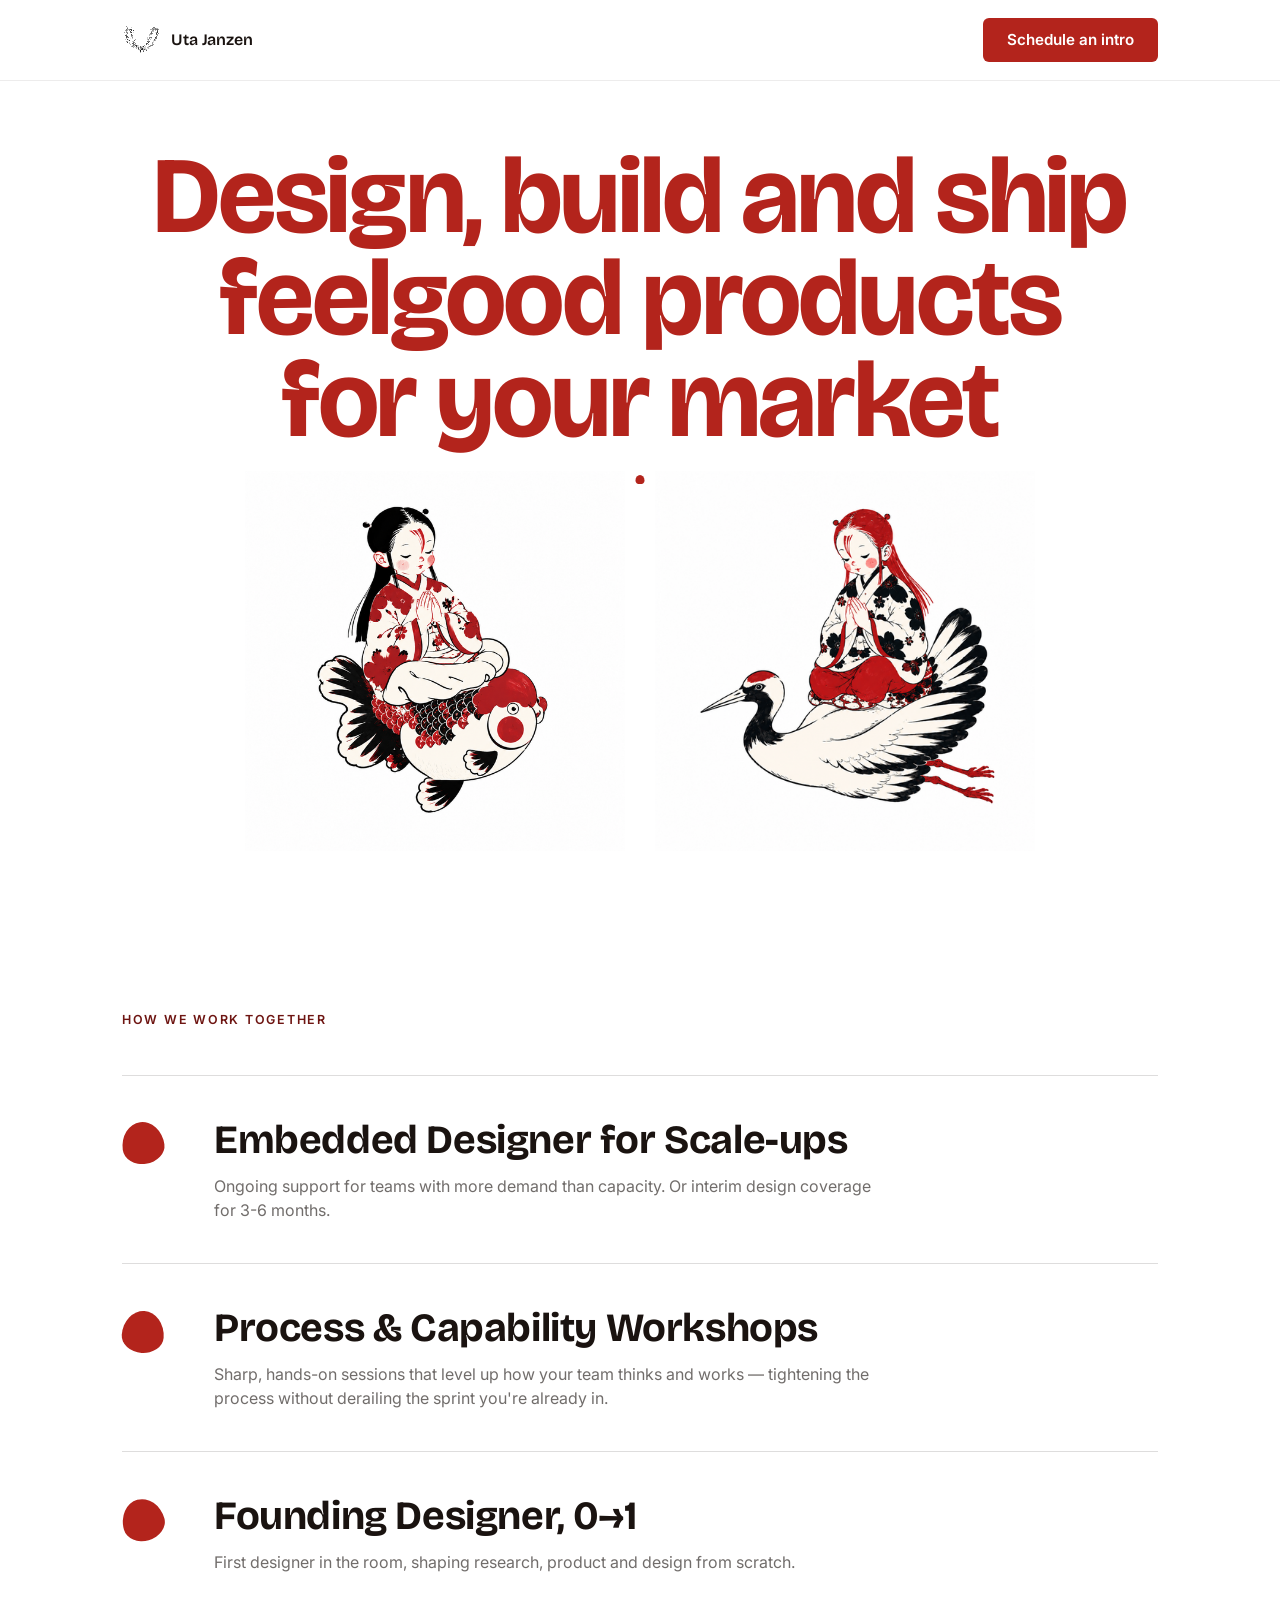
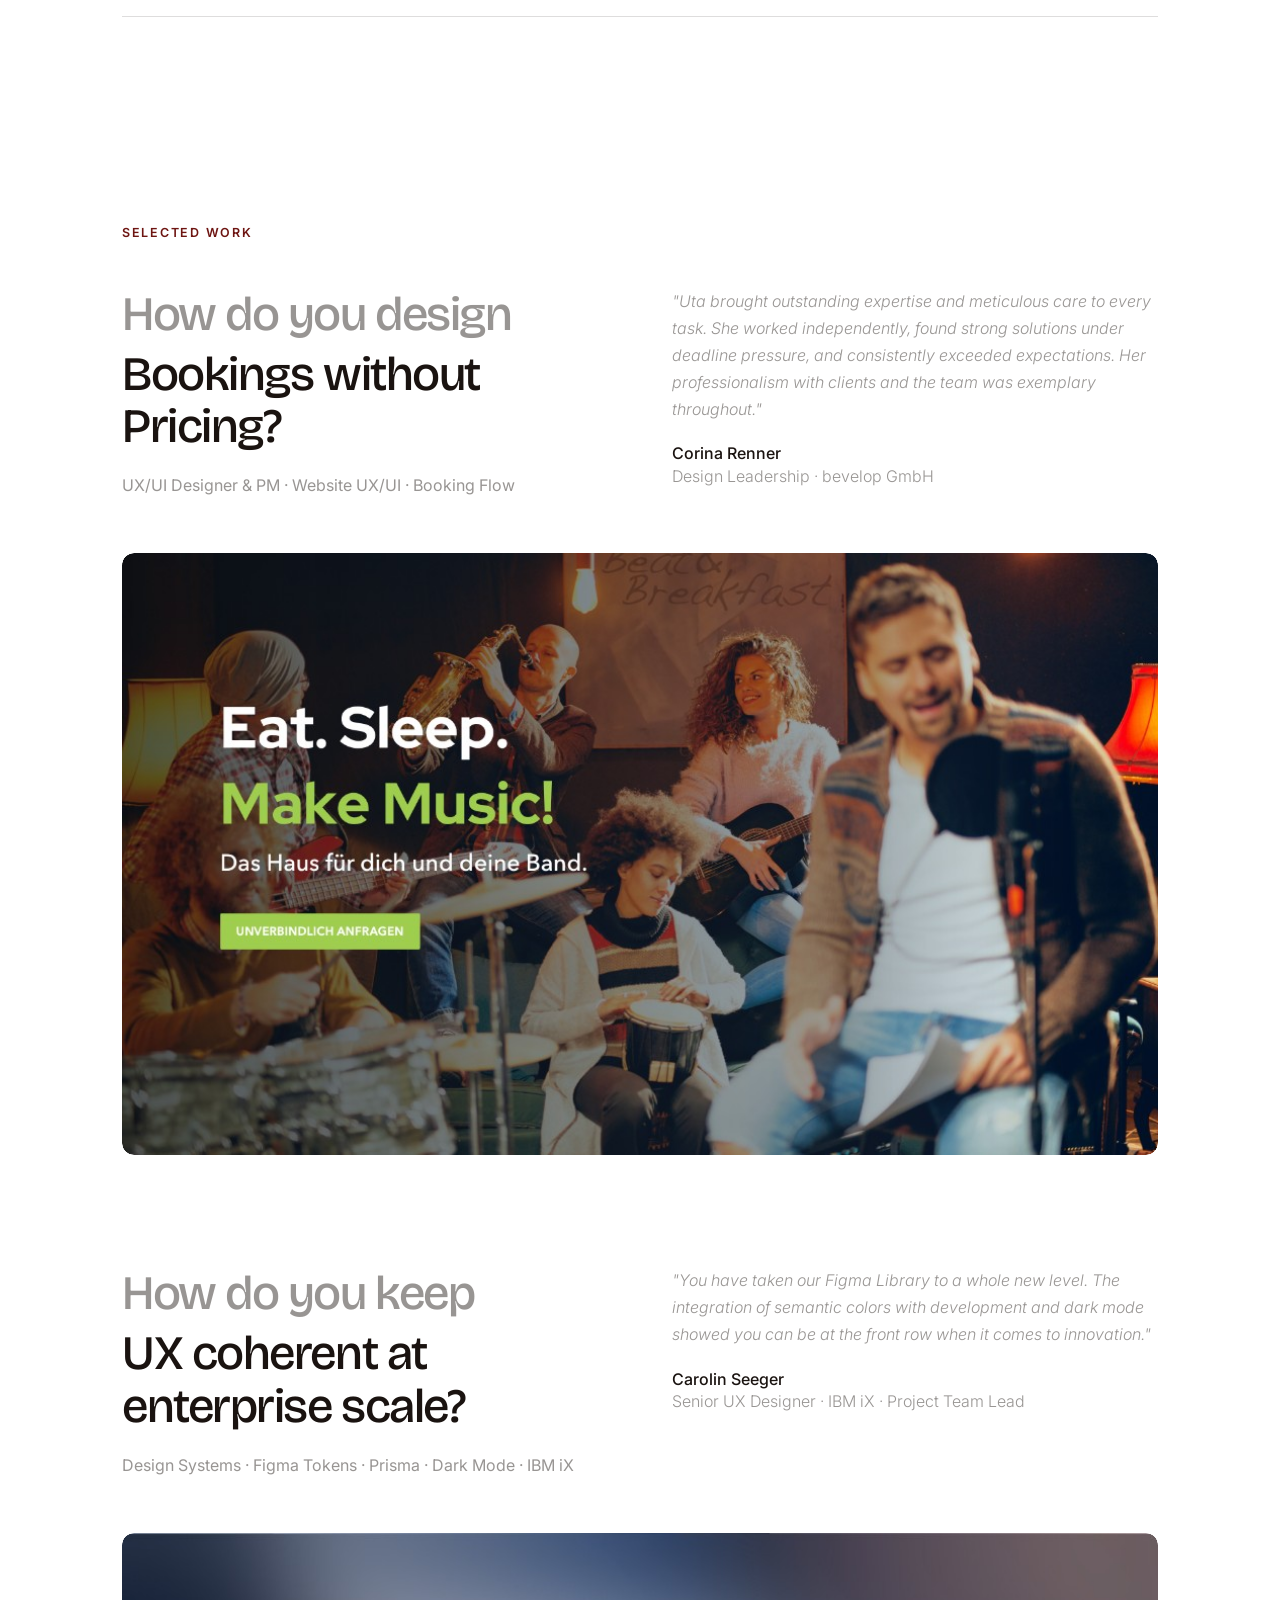
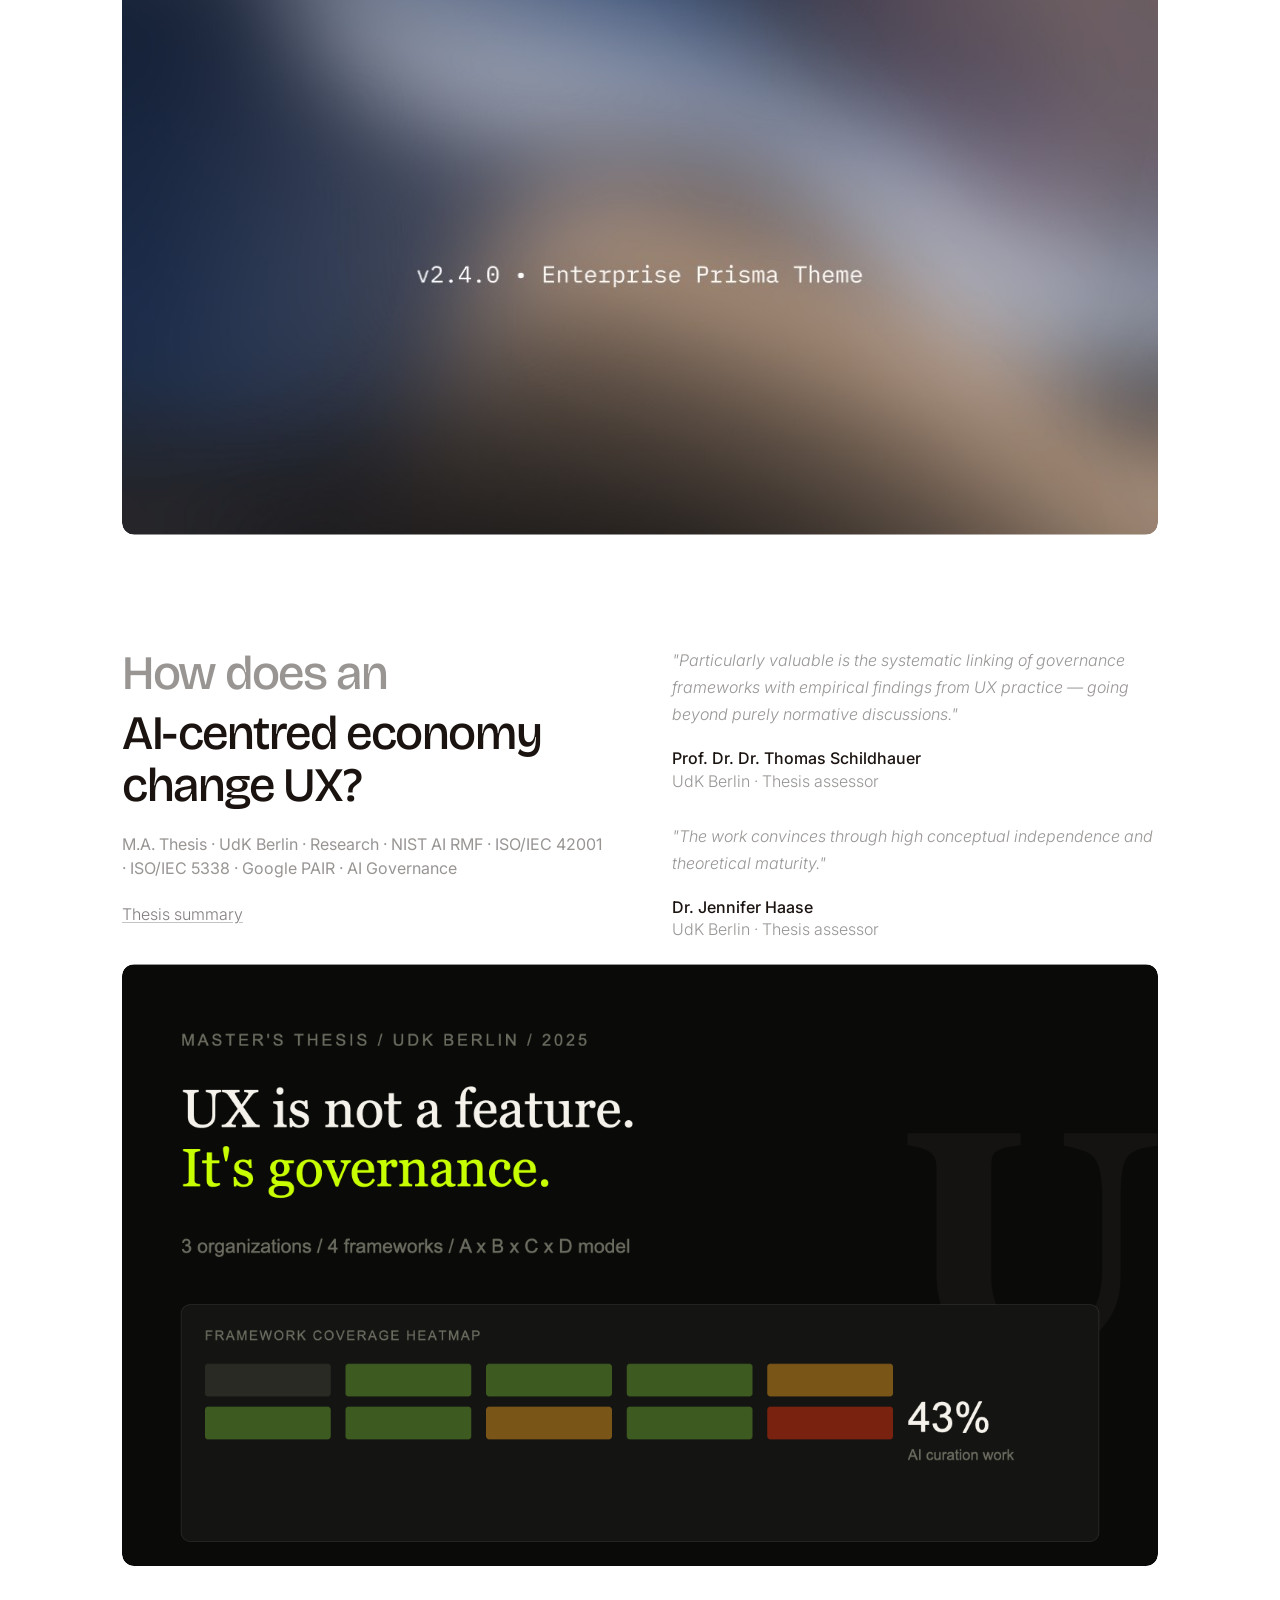
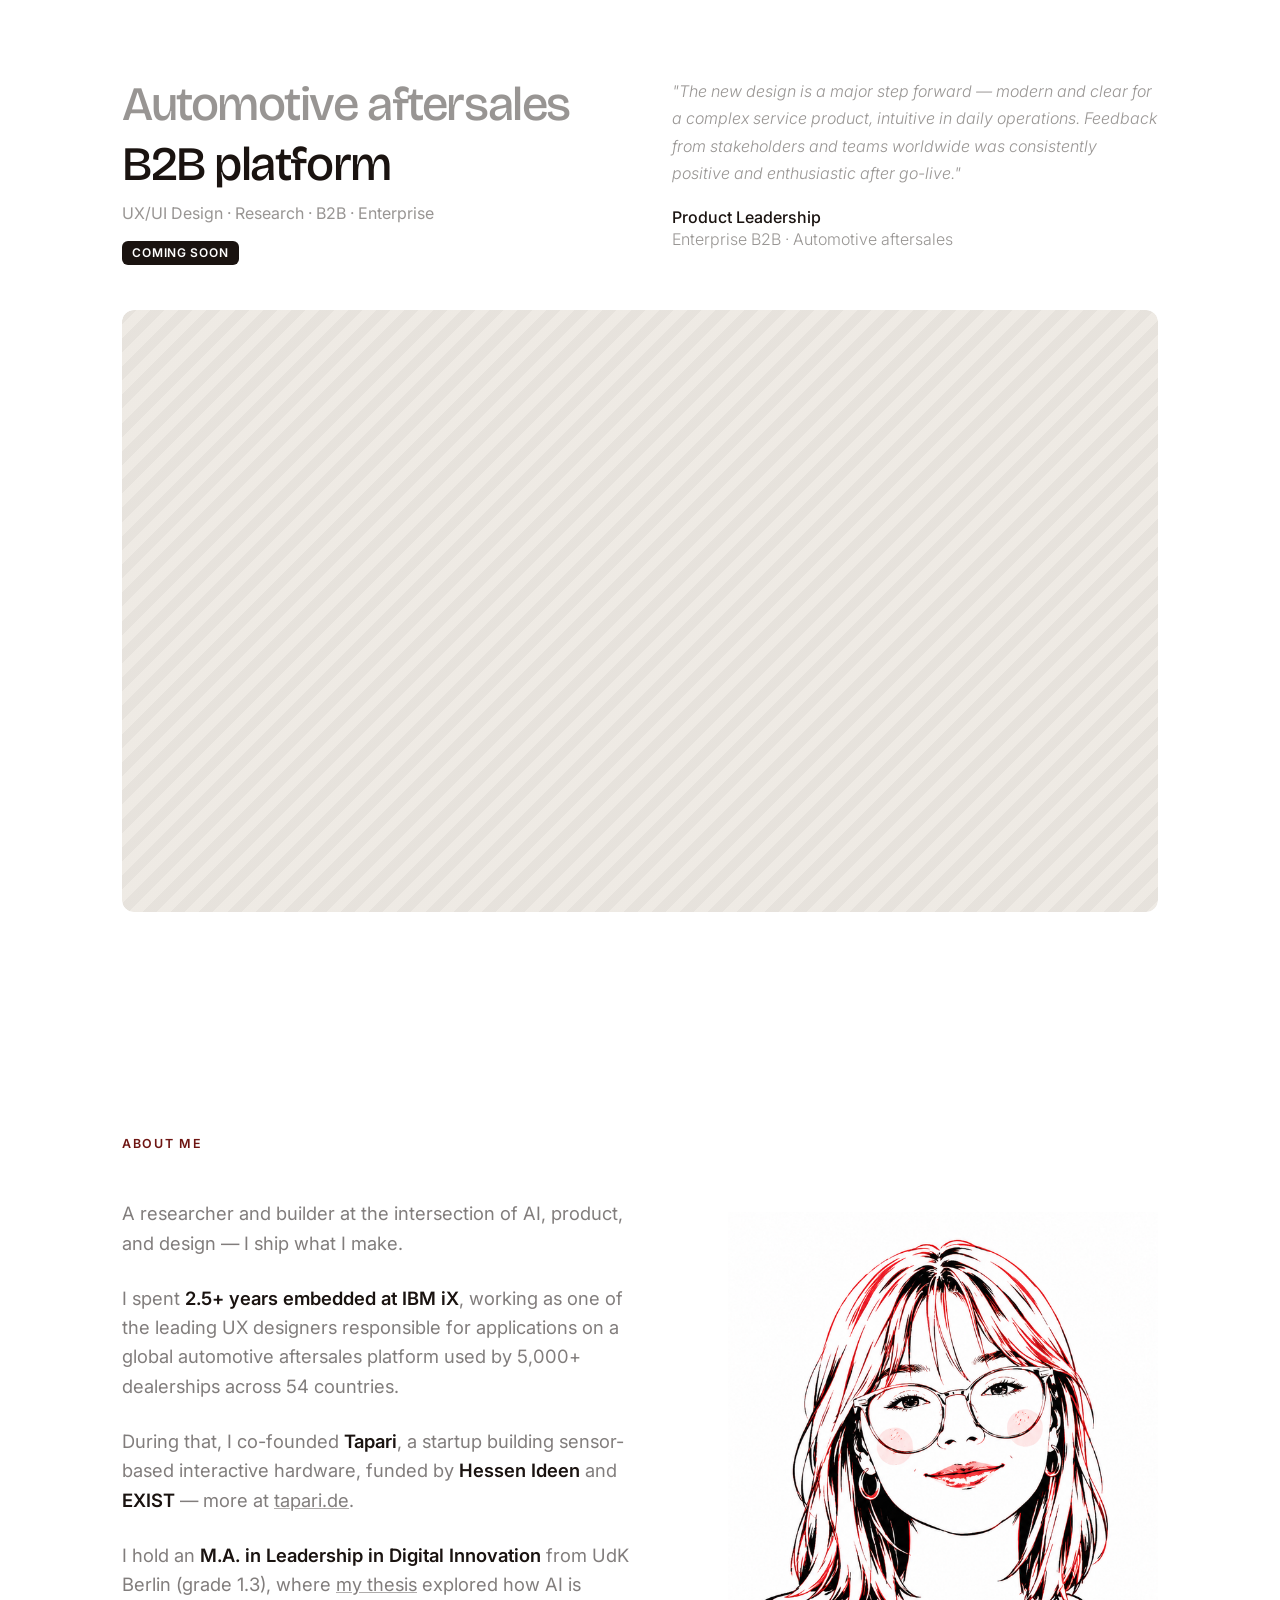
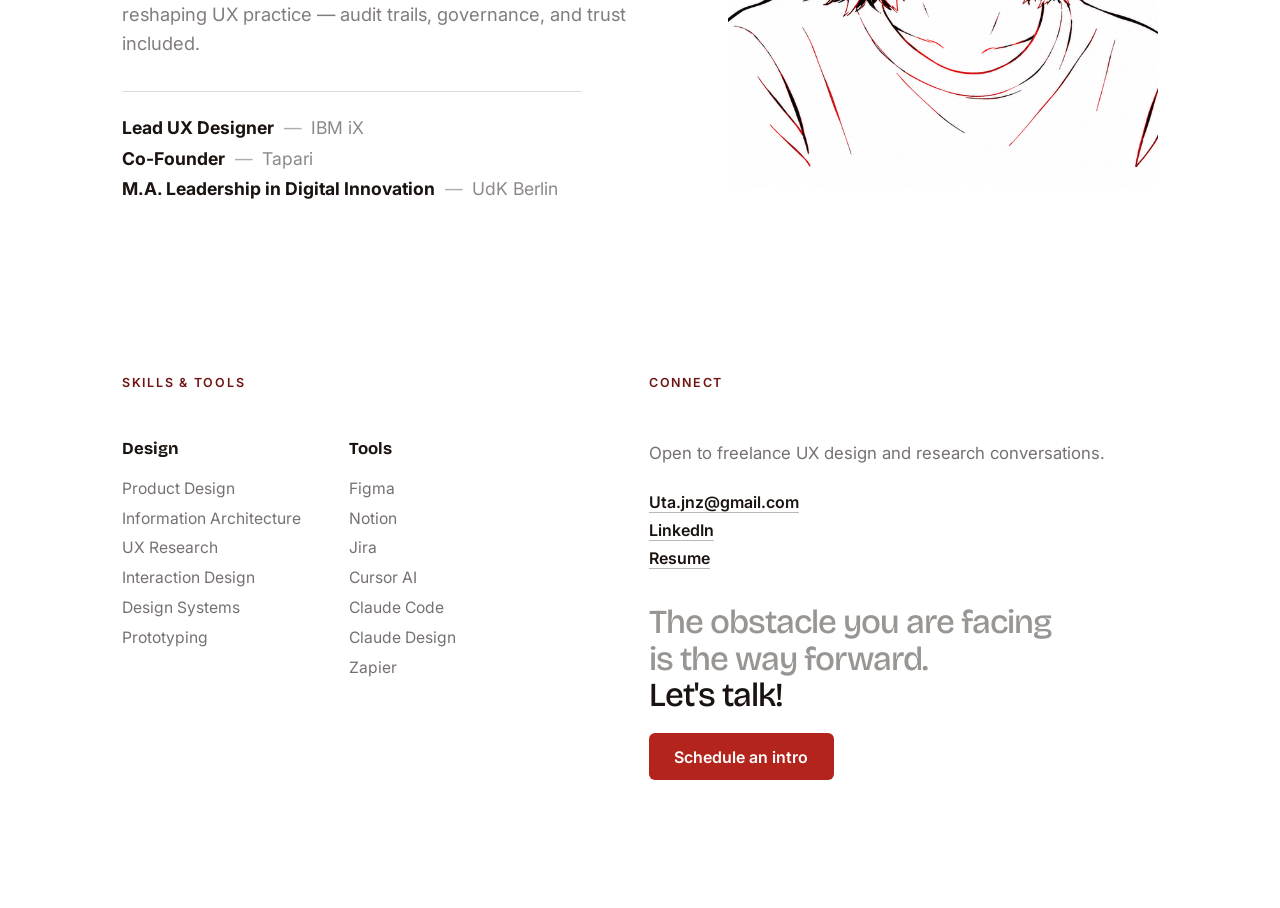
==== commit d05928a5: "Add Prisma design system case study and publish homepage updates. Ship the full design system projec" ====
--- a/index.html
+++ b/index.html
@@ -13,7 +13,7 @@
 <link rel="preconnect" href="https://fonts.gstatic.com" crossorigin>
 <link href="https://fonts.googleapis.com/css2?family=Bricolage+Grotesque:opsz,wght@12..96,400..800&family=Inter:wght@300;400;500&display=swap" rel="stylesheet">
 <link rel="canonical" href="https://www.utajanzen.com/">
-<link rel="stylesheet" href="assets/css/styles.css?v=30">
+<link rel="stylesheet" href="assets/css/styles.css?v=36">
 </head>
 <body>
 
@@ -92,7 +92,6 @@
       <div class="work-project-intro">
         <div class="work-project-header">
           <div class="work-project-header-grid">
-            <img class="work-project-logo" src="assets/images/projects/beat-and-breakfast/logo-horizontal.png" alt="Beat and Breakfast">
             <div class="work-project-main">
               <h3 class="work-project-title">
                 <a href="projects/beat-and-breakfast.html">
@@ -106,8 +105,8 @@
         </div>
         <aside class="work-project-testimonial">
           <p class="work-project-quote">"Uta brought outstanding expertise and meticulous care to every task. She worked independently, found strong solutions under deadline pressure, and consistently exceeded expectations. Her professionalism with clients and the team was exemplary throughout."</p>
-          <span class="work-project-quote-author">Design Leadership</span>
-          <span class="work-project-quote-role">bevelop GmbH</span>
+          <span class="work-project-quote-author">Corina Renner</span>
+          <span class="work-project-quote-role">Design Leadership · bevelop GmbH</span>
         </aside>
       </div>
       <div class="work-project-media">
@@ -117,13 +116,42 @@
       </div>
     </article>
 
+    <article class="work-project has-testimonial">
+      <div class="work-project-intro">
+        <div class="work-project-header">
+          <div class="work-project-header-grid">
+            <div class="work-project-main">
+              <h3 class="work-project-title">
+                <a href="projects/design-system.html">
+                  <span class="work-project-title-muted">How do you keep</span>
+                  UX coherent at enterprise scale?
+                </a>
+              </h3>
+              <p class="work-project-meta">Design Systems · Figma Tokens · Prisma · Dark Mode · IBM iX</p>
+            </div>
+          </div>
+        </div>
+        <aside class="work-project-testimonial">
+          <p class="work-project-quote">"You have taken our Figma Library to a whole new level. The integration of semantic colors with development and dark mode showed you can be at the front row when it comes to innovation."</p>
+          <span class="work-project-quote-author">Carolin Seeger</span>
+          <span class="work-project-quote-role">Senior UX Designer · IBM iX · Project Team Lead</span>
+        </aside>
+      </div>
+      <div class="work-project-media">
+        <a href="projects/design-system.html">
+          <img src="assets/images/projects/design-system/hero-prisma-theme.jpg?v=3" srcset="assets/images/projects/design-system/hero-prisma-theme.jpg?v=3 1024w" sizes="(min-width: 900px) 520px, 88vw" alt="Enterprise Prisma Theme v2.4.0 — design system for automotive diagnostics and technician workflows" width="1024" height="691" decoding="async">
+        </a>
+      </div>
+    </article>
+
     <article class="work-project work-project--soon has-testimonial work-project--thesis">
       <div class="work-project-intro">
         <div class="work-project-header">
           <div class="work-project-header-grid">
             <div class="work-project-main">
               <h3 class="work-project-title">
-                <span class="work-project-title-muted">How does an AI-centred economy</span>
+                <span class="work-project-title-muted">How does an</span>
+                AI-centred economy<br>
                 change UX?
               </h3>
               <p class="work-project-meta">M.A. Thesis · UdK Berlin · Research · NIST AI RMF · ISO/IEC 42001 · ISO/IEC 5338 · Google PAIR · AI Governance</p>
@@ -256,7 +284,7 @@
   </div>
 </section>
 
-<script src="assets/js/samsung-light-fix.js?v=1"></script>
+<script src="assets/js/samsung-light-fix.js?v=2"></script>
 <script src="assets/js/site-config.js"></script>
 <script src="assets/js/booking-links.js"></script>
 <script src="assets/js/main.js"></script>
--- a/assets/css/styles.css
+++ b/assets/css/styles.css
@@ -410,6 +410,30 @@
     color: rgba(26, 19, 16, 0.45);
   }
 
+  .work-project-status:not(:has(a)) {
+    display: inline-block;
+    margin-top: 0.35rem;
+    margin-bottom: 0.75rem;
+    padding: 0.35rem 0.65rem;
+    border-radius: 6px;
+    background: var(--ink);
+    color: #fff;
+    font-family: 'Inter', sans-serif;
+    font-size: 0.8125rem;
+    font-weight: 600;
+    letter-spacing: 0.06em;
+    line-height: 1;
+    text-transform: uppercase;
+  }
+
+  .work-project--soon:not(.work-project--thesis) .work-project-meta {
+    margin-bottom: 0.5rem;
+  }
+
+  .work-project--soon:not(.work-project--thesis) .work-project-title {
+    margin-bottom: 0.65rem;
+  }
+
   .work-project-status-sep {
     margin: 0 0.35em;
   }
@@ -485,6 +509,7 @@
   }
 
   .work-project-media {
+    aspect-ratio: 1024 / 595;
     overflow: hidden;
     border-radius: 12px;
     isolation: isolate;
@@ -498,6 +523,7 @@
 
   .work-project-media a {
     display: block;
+    height: 100%;
     text-decoration: none;
     overflow: hidden;
     border-radius: 12px;
@@ -506,20 +532,27 @@
   .work-project-media img {
     display: block;
     width: 100%;
-    height: auto;
+    height: 100%;
     border-radius: 12px;
+    object-fit: cover;
+    object-position: top center;
     vertical-align: top;
   }
 
   .work-project-media--placeholder {
-    aspect-ratio: 16 / 10;
-    background: repeating-linear-gradient(
+    display: block;
+    width: 100%;
+    height: 100%;
+    min-height: 0;
+    background-color: #f6f2ec;
+    background-image: repeating-linear-gradient(
       135deg,
-      rgba(26, 19, 16, 0.05),
-      rgba(26, 19, 16, 0.05) 10px,
-      rgba(26, 19, 16, 0.025) 10px,
-      rgba(26, 19, 16, 0.025) 20px
+      rgba(26, 19, 16, 0.07) 0,
+      rgba(26, 19, 16, 0.07) 10px,
+      rgba(26, 19, 16, 0.035) 10px,
+      rgba(26, 19, 16, 0.035) 20px
     );
+    border: none;
     border-radius: 12px;
   }
 
@@ -626,6 +659,12 @@
     .work-project-status {
       margin-top: 1rem;
       margin-bottom: 1.5rem;
+    }
+
+    .work-project-status:not(:has(a)) {
+      margin-top: 0.5rem;
+      margin-bottom: 0.85rem;
+      font-size: 0.75rem;
     }
   }
 
